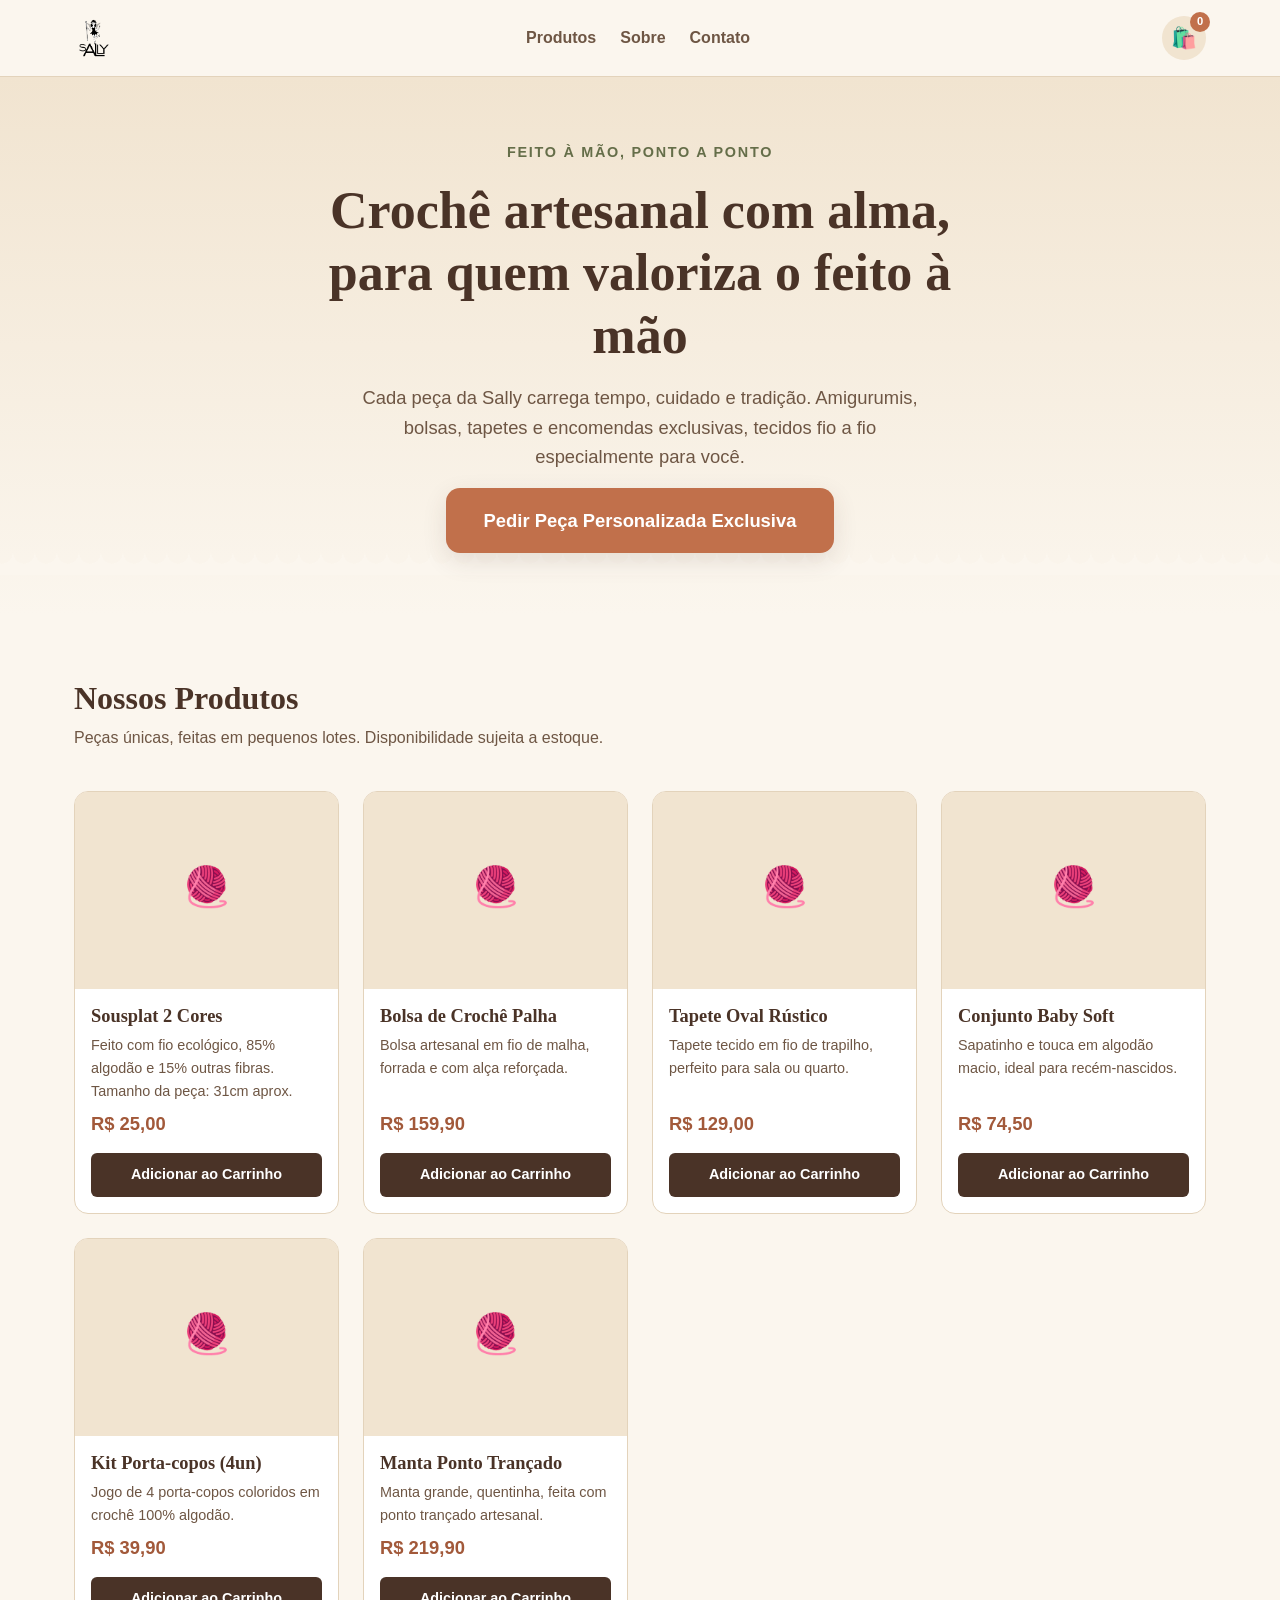
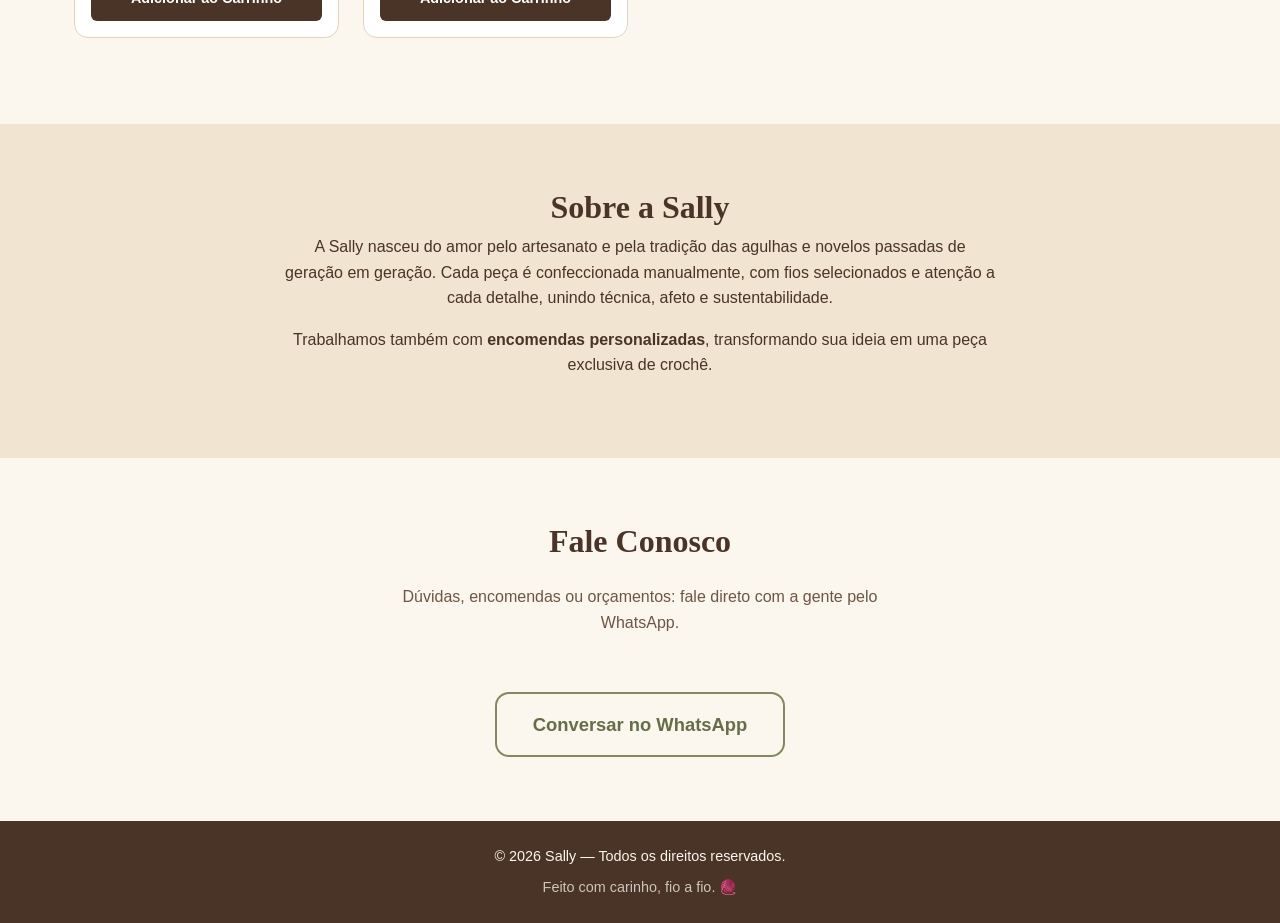
==== index.html @ bff44856 "Update index.html" ====
<!DOCTYPE html>
<!--
  =====================================================================
  ARQUIVO: index.html
  PASTA: / (raiz do projeto)
  =====================================================================
  SEGURANÇA — HEADERS RECOMENDADOS NO SERVIDOR (NÃO fazem parte do HTML,
  precisam ser configurados no servidor/hospedagem, ex: Netlify, Vercel,
  Apache .htaccess ou Nginx):

  1) Content-Security-Policy (CSP):
     Content-Security-Policy: default-src 'self'; img-src 'self' data:;
     script-src 'self'; style-src 'self'; object-src 'none';
     base-uri 'self'; form-action 'self'; frame-ancestors 'none';
     Já incluímos uma versão via <meta> abaixo para reforço no navegador,
     mas o ideal é sempre configurar isso também no servidor (HTTP header),
     pois a <meta> não cobre 100% das diretivas (ex: frame-ancestors).

  2) Strict-Transport-Security (HSTS) — só pode ser definido via header
     HTTP (o servidor), não existe equivalente em <meta>:
     Strict-Transport-Security: max-age=63072000; includeSubDomains; preload

  3) X-Content-Type-Options: nosniff
  4) X-Frame-Options: DENY
  5) Referrer-Policy: strict-origin-when-cross-origin
  6) Permissions-Policy: geolocation=(), microphone=(), camera=()

  Essas diretivas evitam clickjacking, MIME sniffing, vazamento de
  referrer e execução de scripts não autorizados (XSS).
  =====================================================================
-->
<html lang="pt-BR">
<head>
  <meta charset="UTF-8">
  <meta name="viewport" content="width=device-width, initial-scale=1.0">
  <title>Sally — Crochê Artesanal</title>
  <meta name="description" content="Peças de crochê artesanal feitas à mão com carinho. Amigurumis, bolsas, tapetes e encomendas personalizadas.">
  <meta name="theme-color" content="#8C5A3C">

  <!-- SEGURANÇA: reforço de Content-Security-Policy via meta tag.
       Impede carregamento de scripts/estilos externos não autorizados,
       reduzindo a superfície de ataques XSS. img-src permite 'data:'
       porque usamos SVG de placeholder embutido (data URI) no JS. -->
  <meta http-equiv="Content-Security-Policy"
        content="default-src 'self'; img-src 'self' data:; script-src 'self'; style-src 'self'; object-src 'none'; base-uri 'self'; form-action 'self';">
  <!-- SEGURANÇA: impede que o navegador tente "adivinhar" tipos MIME -->
  <meta http-equiv="X-Content-Type-Options" content="nosniff">
  <!-- SEGURANÇA: controla quanta informação de referência é enviada -->
  <meta name="referrer" content="strict-origin-when-cross-origin">

  <!-- Arquivos CSS: carregados na ordem base -> componentes -> responsivo -->
  <link rel="stylesheet" href="./css/style.css">
  <link rel="stylesheet" href="./css/components.css">
  <link rel="stylesheet" href="./css/responsive.css">

  <!-- Ícone simples via emoji/SVG data URI (evita requisição externa) -->
  <link rel="icon" href="data:image/svg+xml,<svg xmlns=%22http://www.w3.org/2000/svg%22 viewBox=%220 0 100 100%22><text y=%22.9em%22 font-size=%2290%22>🧶</text></svg>">
</head>
<body>

  <!-- ============================ CABEÇALHO ============================ -->
  <header class="site-header" role="banner">
    <div class="container header__inner">
      <a href="#topo" class="brand" aria-label="Sally — página inicial">
        <img src="./assets/logo2.png" alt="Ateliê Crochê" class="brand___icon">
      </a>

      <nav class="main-nav" aria-label="Navegação principal">
        <ul class="main-nav__list">
          <li><a href="#produtos">Produtos</a></li>
          <li><a href="#sobre">Sobre</a></li>
          <li><a href="#contato">Contato</a></li>
        </ul>
      </nav>

      <!-- Botão do carrinho: contador é atualizado dinamicamente pelo JS
           (ui.js) usando textContent — nunca innerHTML — para exibir o
           número, prevenindo qualquer injeção via manipulação de estado. -->
      <button
        id="cart-toggle"
        class="cart-button"
        type="button"
        aria-haspopup="dialog"
        aria-controls="cart-drawer"
        aria-expanded="false"
        aria-label="Abrir carrinho de compras">
        <span class="cart-button__icon" aria-hidden="true">🛍️</span>
        <span class="cart-button__count" id="cart-count">0</span>
      </button>
    </div>
  </header>

  <main id="topo">

    <!-- ============================ BANNER / HERO ============================ -->
    <section class="hero" aria-labelledby="hero-title">
      <div class="container hero__inner">
        <p class="hero__eyebrow">Feito à mão, ponto a ponto</p>
        <h1 id="hero-title" class="hero__title">
          Crochê artesanal com alma, para quem valoriza o feito à mão
        </h1>
        <p class="hero__subtitle">
          Cada peça da Sally carrega tempo, cuidado e
          tradição. Amigurumis, bolsas, tapetes e encomendas exclusivas,
          tecidos fio a fio especialmente para você.
        </p>

        <!-- Botão de destaque: abre o WhatsApp com mensagem pré-formatada.
             O texto é montado em js/modules/whatsapp.js e passa por
             encodeURIComponent() antes de ir para a URL, evitando
             injeção de parâmetros. O atributo rel abaixo é uma proteção
             extra de HTML (defesa em profundidade), mesmo o link sendo
             aberto via JS/window.open com rel equivalente aplicado. -->
        <a
          id="custom-order-btn"
          class="btn btn--primary btn--lg"
          href="#"
          rel="noopener noreferrer"
          target="_blank">
          Pedir Peça Personalizada Exclusiva
        </a>
      </div>
      <div class="hero__stitch-divider" aria-hidden="true"></div>
    </section>

    <!-- ============================ CATÁLOGO ============================ -->
    <section id="produtos" class="catalog" aria-labelledby="catalog-title">
      <div class="container">
        <h2 id="catalog-title" class="section-title">Nossos Produtos</h2>
        <p class="section-subtitle">
          Peças únicas, feitas em pequenos lotes. Disponibilidade sujeita a estoque.
        </p>

        <!-- Grid de produtos: preenchido dinamicamente por js/modules/ui.js
             a partir de js/data/products.js. Nenhum dado é inserido via
             innerHTML sem sanitização (ver função sanitizeText em ui.js). -->
        <div id="product-grid" class="product-grid" aria-live="polite">
          <!-- Cards de produto injetados via JavaScript -->
        </div>
      </div>
      <div class="stitch-divider" aria-hidden="true"></div>
    </section>

    <!-- ============================ SOBRE ============================ -->
    <section id="sobre" class="about" aria-labelledby="about-title">
      <div class="container about__inner">
        <div class="about__text">
          <h2 id="about-title" class="section-title">Sobre a Sally</h2>
          <p>
            A Sally nasceu do amor pelo artesanato e pela tradição
            das agulhas e novelos passadas de geração em geração. Cada peça
            é confeccionada manualmente, com fios selecionados e atenção a
            cada detalhe, unindo técnica, afeto e sustentabilidade.
          </p>
          <p>
            Trabalhamos também com <strong>encomendas personalizadas</strong>,
            transformando sua ideia em uma peça exclusiva de crochê.
          </p>
        </div>
        <div class="about__stitch" aria-hidden="true"></div>
      </div>
    </section>

    <!-- ============================ CONTATO ============================ -->
    <section id="contato" class="contact" aria-labelledby="contact-title">
      <div class="container contact__inner">
        <h2 id="contact-title" class="section-title">Fale Conosco</h2>
        <p class="section-subtitle">
          Dúvidas, encomendas ou orçamentos: fale direto com a gente pelo WhatsApp.
        </p>
        <a
          id="contact-whatsapp-btn"
          class="btn btn--secondary btn--lg"
          href="#"
          rel="noopener noreferrer"
          target="_blank">
          Conversar no WhatsApp
        </a>
      </div>
    </section>
  </main>

  <!-- ============================ RODAPÉ ============================ -->
  <footer class="site-footer" role="contentinfo">
    <div class="container">
      <p>&copy; <span id="current-year"></span> Sally — Todos os direitos reservados.</p>
      <p class="footer__note">Feito com carinho, fio a fio. 🧶</p>
    </div>
  </footer>

  <!-- ============================ OVERLAY DO CARRINHO ============================ -->
  <!-- O overlay escurece o fundo e permite fechar o carrinho ao clicar fora -->
  <div id="cart-overlay" class="cart-overlay" hidden></div>

  <!-- ============================ DRAWER DO CARRINHO (MODAL LATERAL) ============================ -->
  <aside
    id="cart-drawer"
    class="cart-drawer"
    role="dialog"
    aria-modal="true"
    aria-labelledby="cart-title"
    hidden>
    <div class="cart-drawer__header">
      <h2 id="cart-title">Seu Carrinho</h2>
      <button
        id="cart-close"
        class="cart-drawer__close"
        type="button"
        aria-label="Fechar carrinho">
        &times;
      </button>
    </div>

    <!-- Lista de itens do carrinho: renderizada dinamicamente.
         Nomes de produtos usam textContent (nunca innerHTML) — ver
         função renderCartItems() em js/modules/ui.js — prevenindo XSS
         mesmo que o texto contenha caracteres como < > " ' . -->
    <div id="cart-items" class="cart-drawer__items" aria-live="polite">
      <p class="cart-empty" id="cart-empty-msg">Seu carrinho está vazio.</p>
    </div>

    <div class="cart-drawer__footer">
      <div class="cart-total">
        <span>Total:</span>
        <strong id="cart-total-value">R$ 0,00</strong>
      </div>
      <button
        id="checkout-btn"
        class="btn btn--primary btn--block"
        type="button"
        disabled>
        Finalizar Compra no WhatsApp
      </button>
    </div>
  </aside>

  <!-- ============================ SCRIPTS (ES MODULES) ============================
       type="module" garante escopo isolado, carregamento assíncrono (defer
       implícito) e permite o uso de import/export nativos, sem necessidade
       de bundlers ou bibliotecas externas. -->
  <script type="module" src="js/app.js"></script>
</body>
</html>
---- css/style.css ----
/* =====================================================================
   ARQUIVO: style.css
   PASTA: css/
   =====================================================================
   Este arquivo contém: reset básico, variáveis globais (design tokens),
   tipografia, e estrutura de layout fundamental (container, seções).
   Paleta inspirada em fios de lã, algodão cru e madeira: tons terrosos,
   bege e marrom suave, com um verde-sálvia discreto como contraponto.
   ===================================================================== */

/* ---------- RESET BÁSICO ---------- */
*,
*::before,
*::after {
  box-sizing: border-box;
  margin: 0;
  padding: 0;
}

html {
  scroll-behavior: smooth;
}

img {
  max-width: 100%;
  display: block;
}

button {
  font: inherit;
  cursor: pointer;
  border: none;
  background: none;
}

a {
  text-decoration: none;
  color: inherit;
}

ul {
  list-style: none;
}

/* Respeita usuários que preferem menos animação (acessibilidade) */
@media (prefers-reduced-motion: reduce) {
  html {
    scroll-behavior: auto;
  }
  *,
  *::before,
  *::after {
    animation-duration: 0.01ms !important;
    animation-iteration-count: 1 !important;
    transition-duration: 0.01ms !important;
  }
}

/* ---------- VARIÁVEIS GLOBAIS (DESIGN TOKENS) ---------- */
:root {
  /* Paleta artesanal: barbante cru, terracota, cacau e sálvia */
  --color-cream:        #FBF6EE; /* fundo principal — algodão cru */
  --color-oat:          #F1E4D0; /* fundo alternado — linho */
  --color-clay:         #C1704B; /* terracota — cor de destaque/ação */
  --color-clay-dark:    #A2593A; /* terracota escurecida — hover */
  --color-cocoa:        #4A3327; /* marrom cacau — texto principal */
  --color-cocoa-soft:   #6E5644; /* marrom suave — texto secundário */
  --color-sage:         #808A5E; /* verde-sálvia — contraponto/sucesso */
  --color-sage-dark:    #656E49;
  --color-border:       #E3D3BB;
  --color-white:        #FFFFFF;
  --color-danger:       #B4483A;

  /* Tipografia: par serifado (personalidade artesanal) + sans utilitária */
  --font-display: Georgia, "Iowan Old Style", "Palatino Linotype", serif;
  --font-body: -apple-system, BlinkMacSystemFont, "Segoe UI", Roboto,
               "Helvetica Neue", Arial, sans-serif;

  --fs-xs: 0.8rem;
  --fs-sm: 0.9rem;
  --fs-base: 1rem;
  --fs-md: 1.15rem;
  --fs-lg: 1.5rem;
  --fs-xl: 2rem;
  --fs-xxl: 2.75rem;

  /* Espaçamentos em escala consistente */
  --space-xs: 0.5rem;
  --space-sm: 1rem;
  --space-md: 1.5rem;
  --space-lg: 2.5rem;
  --space-xl: 4rem;

  --radius-sm: 6px;
  --radius-md: 14px;
  --radius-lg: 28px;

  --shadow-soft: 0 8px 24px rgba(74, 51, 39, 0.12);
  --shadow-strong: 0 16px 40px rgba(74, 51, 39, 0.22);

  --max-width: 1180px;
  --transition-base: 0.2s ease;
}

/* ---------- TIPOGRAFIA GLOBAL ---------- */
body {
  font-family: var(--font-body);
  color: var(--color-cocoa);
  background-color: var(--color-cream);
  line-height: 1.6;
  font-size: var(--fs-base);
  -webkit-font-smoothing: antialiased;
}

h1, h2, h3 {
  font-family: var(--font-display);
  color: var(--color-cocoa);
  line-height: 1.2;
  font-weight: 700;
}

/* Foco visível para navegação via teclado — acessibilidade (WCAG) */
a:focus-visible,
button:focus-visible,
input:focus-visible {
  outline: 3px solid var(--color-sage);
  outline-offset: 3px;
  border-radius: var(--radius-sm);
}

/* ---------- LAYOUT / ESTRUTURA ---------- */
.container {
  width: 100%;
  max-width: var(--max-width);
  margin-inline: auto;
  padding-inline: var(--space-md);
}

.section-title {
  font-size: var(--fs-xl);
  margin-bottom: var(--space-xs);
}

.section-subtitle {
  color: var(--color-cocoa-soft);
  margin-bottom: var(--space-lg);
  max-width: 60ch;
}

/* ---------- CABEÇALHO ---------- */
.site-header {
  position: sticky;
  top: 0;
  z-index: 40;
  background-color: var(--color-cream);
  border-bottom: 1px solid var(--color-border);
}

.header__inner {
  display: flex;
  align-items: center;
  justify-content: space-between;
  padding-block: var(--space-sm);
  gap: var(--space-sm);
}
.brand___icon {
  height: 40px; /* Ajuste para a altura desejada */
  width: auto;  /* Mantém a proporção da imagem */
  object-fit: contain;
}
.brand {
  display: flex;
  align-items: center;
  gap: 0.5rem;
  font-family: var(--font-display);
  font-size: var(--fs-md);
  font-weight: 700;
}

.brand__icon {
  font-size: 1.4rem;
}

.main-nav__list {
  display: flex;
  gap: var(--space-md);
}

.main-nav a {
  font-weight: 600;
  color: var(--color-cocoa-soft);
  transition: color var(--transition-base);
}

.main-nav a:hover {
  color: var(--color-clay);
}

/* ---------- HERO / BANNER ---------- */
.hero {
  position: relative;
  padding-block: var(--space-xl) var(--space-lg);
  background: linear-gradient(180deg, var(--color-oat) 0%, var(--color-cream) 100%);
  overflow: hidden;
}

.hero__inner {
  max-width: 760px;
  text-align: center;
  margin-inline: auto;
  display: flex;
  flex-direction: column;
  align-items: center;
  gap: var(--space-sm);
}

.hero__eyebrow {
  text-transform: uppercase;
  letter-spacing: 0.12em;
  font-size: var(--fs-sm);
  font-weight: 700;
  color: var(--color-sage-dark);
}

.hero__title {
  font-size: var(--fs-xxl);
}

.hero__subtitle {
  color: var(--color-cocoa-soft);
  font-size: var(--fs-md);
  max-width: 55ch;
}

/* Divisor decorativo em "ponto de crochê" — elemento de assinatura visual,
   feito só com CSS (gradiente radial repetido), sem imagens externas. */
.hero__stitch-divider,
.stitch-divider {
  height: 22px;
  width: 100%;
  background-image: radial-gradient(circle at 11px 0, transparent 10px, var(--color-cream) 11px);
  background-size: 22px 22px;
  background-repeat: repeat-x;
  background-position: bottom;
}

/* ---------- CATÁLOGO ---------- */
.catalog {
  padding-block: var(--space-xl);
}

/* ---------- SOBRE ---------- */
.about {
  background-color: var(--color-oat);
  padding-block: var(--space-xl);
}

.about__inner {
  max-width: 760px;
  margin-inline: auto;
  text-align: center;
  display: flex;
  flex-direction: column;
  gap: var(--space-sm);
}

.about__text p + p {
  margin-top: var(--space-sm);
}

/* ---------- CONTATO ---------- */
.contact {
  padding-block: var(--space-xl);
  text-align: center;
}

.contact__inner {
  max-width: 600px;
  margin-inline: auto;
  display: flex;
  flex-direction: column;
  align-items: center;
  gap: var(--space-sm);
}

/* ---------- RODAPÉ ---------- */
.site-footer {
  background-color: var(--color-cocoa);
  color: var(--color-cream);
  text-align: center;
  padding-block: var(--space-md);
  font-size: var(--fs-sm);
}

.footer__note {
  opacity: 0.75;
  margin-top: var(--space-xs);
}
/* =====================================================================
   MÁSCARA DE OCULTAÇÃO E ESTILOS DO CARRINHO (DRAWER)
   ===================================================================== */

/* Regra universal: oculta qualquer elemento com o atributo [hidden] */
[hidden] {
  display: none !important;
}

/* Fundo escurecido atrás do carrinho */
.cart-overlay {
  position: fixed;
  inset: 0;
  background-color: rgba(74, 51, 39, 0.5);
  z-index: 50;
  backdrop-filter: blur(2px);
}

/* Painel lateral do carrinho */
.cart-drawer {
  position: fixed;
  top: 0;
  right: 0;
  bottom: 0;
  width: 100%;
  max-width: 400px;
  background-color: var(--color-cream);
  z-index: 60;
  display: flex;
  flex-direction: column;
  box-shadow: var(--shadow-strong);
}

.cart-drawer__header {
  display: flex;
  align-items: center;
  justify-content: space-between;
  padding: var(--space-md);
  border-bottom: 1px solid var(--color-border);
}

.cart-drawer__close {
  font-size: 1.8rem;
  line-height: 1;
  color: var(--color-cocoa-soft);
  padding: 0.2rem 0.5rem;
  cursor: pointer;
}

.cart-drawer__items {
  flex: 1;
  overflow-y: auto;
  padding: var(--space-md);
}

.cart-drawer__footer {
  padding: var(--space-md);
  border-top: 1px solid var(--color-border);
  background-color: var(--color-oat);
  display: flex;
  flex-direction: column;
  gap: var(--space-sm);
}

.cart-total {
  display: flex;
  justify-content: space-between;
  font-size: var(--fs-md);
  font-weight: 700;
}
---- css/components.css ----
/* =====================================================================
   ARQUIVO: components.css
   PASTA: css/
   =====================================================================
   Estilos de componentes reutilizáveis: botões, cartão de produto,
   botão/ícone do carrinho, drawer (painel lateral) do carrinho e overlay.
   ===================================================================== */

/* ---------- BOTÕES ---------- */
.btn {
  display: inline-flex;
  align-items: center;
  justify-content: center;
  gap: 0.5rem;
  padding: 0.85rem 1.75rem;
  border-radius: var(--radius-md);
  font-weight: 700;
  font-size: var(--fs-base);
  transition: transform var(--transition-base), box-shadow var(--transition-base),
              background-color var(--transition-base), opacity var(--transition-base);
  border: 2px solid transparent;
}

.btn--primary {
  background-color: var(--color-clay);
  color: var(--color-white);
  box-shadow: var(--shadow-soft);
}

.btn--primary:hover,
.btn--primary:focus-visible {
  background-color: var(--color-clay-dark);
  transform: translateY(-2px);
  box-shadow: var(--shadow-strong);
}

.btn--secondary {
  background-color: transparent;
  border-color: var(--color-sage);
  color: var(--color-sage-dark);
}

.btn--secondary:hover,
.btn--secondary:focus-visible {
  background-color: var(--color-sage);
  color: var(--color-white);
}

.btn--lg {
  padding: 1rem 2.25rem;
  font-size: var(--fs-md);
}

.btn--block {
  width: 100%;
}

.btn:disabled {
  opacity: 0.5;
  cursor: not-allowed;
  transform: none !important;
  box-shadow: none !important;
}

/* ---------- BOTÃO DO CARRINHO (CABEÇALHO) ---------- */
.cart-button {
  position: relative;
  display: inline-flex;
  align-items: center;
  justify-content: center;
  width: 44px;
  height: 44px;
  border-radius: 50%;
  background-color: var(--color-oat);
  font-size: 1.3rem;
  transition: background-color var(--transition-base);
}

.cart-button:hover {
  background-color: var(--color-border);
}

.cart-button__count {
  position: absolute;
  top: -4px;
  right: -4px;
  min-width: 20px;
  height: 20px;
  padding: 0 4px;
  border-radius: 999px;
  background-color: var(--color-clay);
  color: var(--color-white);
  font-size: 0.7rem;
  font-weight: 700;
  display: flex;
  align-items: center;
  justify-content: center;
  line-height: 1;
}

/* ---------- GRID DE PRODUTOS ---------- */
.product-grid {
  display: grid;
  grid-template-columns: repeat(auto-fill, minmax(240px, 1fr));
  gap: var(--space-md);
}

.product-card {
  background-color: var(--color-white);
  border: 1px solid var(--color-border);
  border-radius: var(--radius-md);
  overflow: hidden;
  display: flex;
  flex-direction: column;
  transition: transform var(--transition-base), box-shadow var(--transition-base);
}

.product-card:hover {
  transform: translateY(-4px);
  box-shadow: var(--shadow-soft);
}

.product-card__image-wrap {
  aspect-ratio: 4 / 3;
  background-color: var(--color-oat);
  overflow: hidden;
}

.product-card__image {
  width: 100%;
  height: 100%;
  object-fit: cover;
}

.product-card__body {
  padding: var(--space-sm);
  display: flex;
  flex-direction: column;
  gap: 0.4rem;
  flex: 1;
}

.product-card__name {
  font-family: var(--font-display);
  font-size: var(--fs-md);
}

.product-card__desc {
  color: var(--color-cocoa-soft);
  font-size: var(--fs-sm);
  flex: 1;
}

.product-card__price {
  font-weight: 700;
  color: var(--color-clay-dark);
  font-size: var(--fs-md);
}

.product-card__add-btn {
  margin-top: 0.5rem;
  background-color: var(--color-cocoa);
  color: var(--color-white);
  border-radius: var(--radius-sm);
  padding: 0.65rem 1rem;
  font-weight: 700;
  font-size: var(--fs-sm);
  transition: background-color var(--transition-base);
}

.product-card__add-btn:hover,
.product-card__add-btn:focus-visible {
  background-color: var(--color-clay);
}

.product-card__add-btn.is-added {
  background-color: var(--color-sage);
}

/* ---------- OVERLAY DO CARRINHO ---------- */
.cart-overlay {
  position: fixed;
  inset: 0;
  background-color: rgba(74, 51, 39, 0.45);
  z-index: 50;
  animation: fadeIn var(--transition-base) ease;
}

@keyframes fadeIn {
  from { opacity: 0; }
  to { opacity: 1; }
}

/* ---------- DRAWER (PAINEL LATERAL) DO CARRINHO ---------- */
.cart-drawer {
  position: fixed;
  top: 0;
  right: 0;
  height: 100%;
  width: min(420px, 100%);
  background-color: var(--color-cream);
  box-shadow: var(--shadow-strong);
  z-index: 60;
  display: flex;
  flex-direction: column;
  transform: translateX(0);
  animation: slideIn var(--transition-base) ease;
}

@keyframes slideIn {
  from { transform: translateX(100%); }
  to { transform: translateX(0); }
}

.cart-drawer__header {
  display: flex;
  align-items: center;
  justify-content: space-between;
  padding: var(--space-sm) var(--space-md);
  border-bottom: 1px solid var(--color-border);
}

.cart-drawer__header h2 {
  font-size: var(--fs-lg);
}

.cart-drawer__close {
  font-size: 1.75rem;
  line-height: 1;
  color: var(--color-cocoa-soft);
  padding: 0.25rem 0.5rem;
  border-radius: var(--radius-sm);
}

.cart-drawer__close:hover {
  color: var(--color-clay);
}

.cart-drawer__items {
  flex: 1;
  overflow-y: auto;
  padding: var(--space-sm) var(--space-md);
  display: flex;
  flex-direction: column;
  gap: var(--space-sm);
}

.cart-empty {
  color: var(--color-cocoa-soft);
  text-align: center;
  margin-top: var(--space-lg);
}

.cart-item {
  display: flex;
  gap: var(--space-sm);
  align-items: center;
  border-bottom: 1px solid var(--color-border);
  padding-bottom: var(--space-sm);
}

.cart-item__image {
  width: 60px;
  height: 60px;
  border-radius: var(--radius-sm);
  object-fit: cover;
  background-color: var(--color-oat);
  flex-shrink: 0;
}

.cart-item__info {
  flex: 1;
  min-width: 0;
}

.cart-item__name {
  font-weight: 700;
  font-size: var(--fs-sm);
  white-space: nowrap;
  overflow: hidden;
  text-overflow: ellipsis;
}

.cart-item__meta {
  color: var(--color-cocoa-soft);
  font-size: var(--fs-xs);
  display: flex;
  align-items: center;
  gap: 0.5rem;
  margin-top: 0.25rem;
}

.cart-item__qty-controls {
  display: inline-flex;
  align-items: center;
  gap: 0.4rem;
  border: 1px solid var(--color-border);
  border-radius: var(--radius-sm);
  padding: 0.1rem 0.4rem;
}

.cart-item__qty-btn {
  font-weight: 700;
  color: var(--color-cocoa);
  width: 20px;
  text-align: center;
}

.cart-item__remove {
  color: var(--color-danger);
  font-size: var(--fs-xs);
  font-weight: 700;
  text-decoration: underline;
  margin-left: auto;
  white-space: nowrap;
}

.cart-item__subtotal {
  font-weight: 700;
  font-size: var(--fs-sm);
  white-space: nowrap;
}

.cart-drawer__footer {
  padding: var(--space-md);
  border-top: 1px solid var(--color-border);
  display: flex;
  flex-direction: column;
  gap: var(--space-sm);
}

.cart-total {
  display: flex;
  justify-content: space-between;
  align-items: center;
  font-size: var(--fs-md);
}
---- css/responsive.css ----
/* =====================================================================
   ARQUIVO: responsive.css
   PASTA: css/
   =====================================================================
   Ajustes responsivos: mobile-first como base (definida nos outros
   arquivos), com breakpoints progressivos para telas maiores e ajustes
   pontuais para telas bem pequenas.
   ===================================================================== */

/* ---------- TELAS PEQUENAS (celulares até ~480px) ---------- */
@media (max-width: 480px) {
  .hero__title {
    font-size: var(--fs-xl);
  }

  .hero__subtitle {
    font-size: var(--fs-base);
  }

  .main-nav {
    display: none; /* Em telas muito pequenas, prioriza logo + carrinho */
  }

  .btn--lg {
    width: 100%;
    padding: 0.9rem 1.5rem;
  }

  .cart-drawer {
    width: 100%;
  }

  .product-grid {
    grid-template-columns: repeat(auto-fill, minmax(150px, 1fr));
    gap: var(--space-sm);
  }

  .cart-item {
    flex-wrap: wrap;
  }

  .cart-item__remove {
    margin-left: 0;
  }
}

/* ---------- TABLETS (481px – 768px) ---------- */
@media (min-width: 481px) and (max-width: 768px) {
  .hero__title {
    font-size: var(--fs-xl);
  }

  .product-grid {
    grid-template-columns: repeat(auto-fill, minmax(200px, 1fr));
  }
}

/* ---------- ESCONDE NAV EM TELAS MÉDIAS SE NECESSÁRIO ---------- */
@media (max-width: 640px) {
  .header__inner {
    gap: var(--space-xs);
  }

  .brand__name {
    font-size: 1rem;
  }
}

/* ---------- DESKTOP (a partir de 1024px) ---------- */
@media (min-width: 1024px) {
  .hero__title {
    font-size: 3.25rem;
  }

  .product-grid {
    grid-template-columns: repeat(auto-fill, minmax(260px, 1fr));
  }
}

/* ---------- TELAS GRANDES (a partir de 1440px) ---------- */
@media (min-width: 1440px) {
  .container {
    padding-inline: 0;
  }
}

/* ---------- MODO DE ALTO CONTRASTE / PREFERÊNCIAS DE ACESSIBILIDADE ---------- */
@media (prefers-contrast: more) {
  :root {
    --color-border: #8C5A3C;
  }

  .btn {
    border-width: 2px;
  }
}
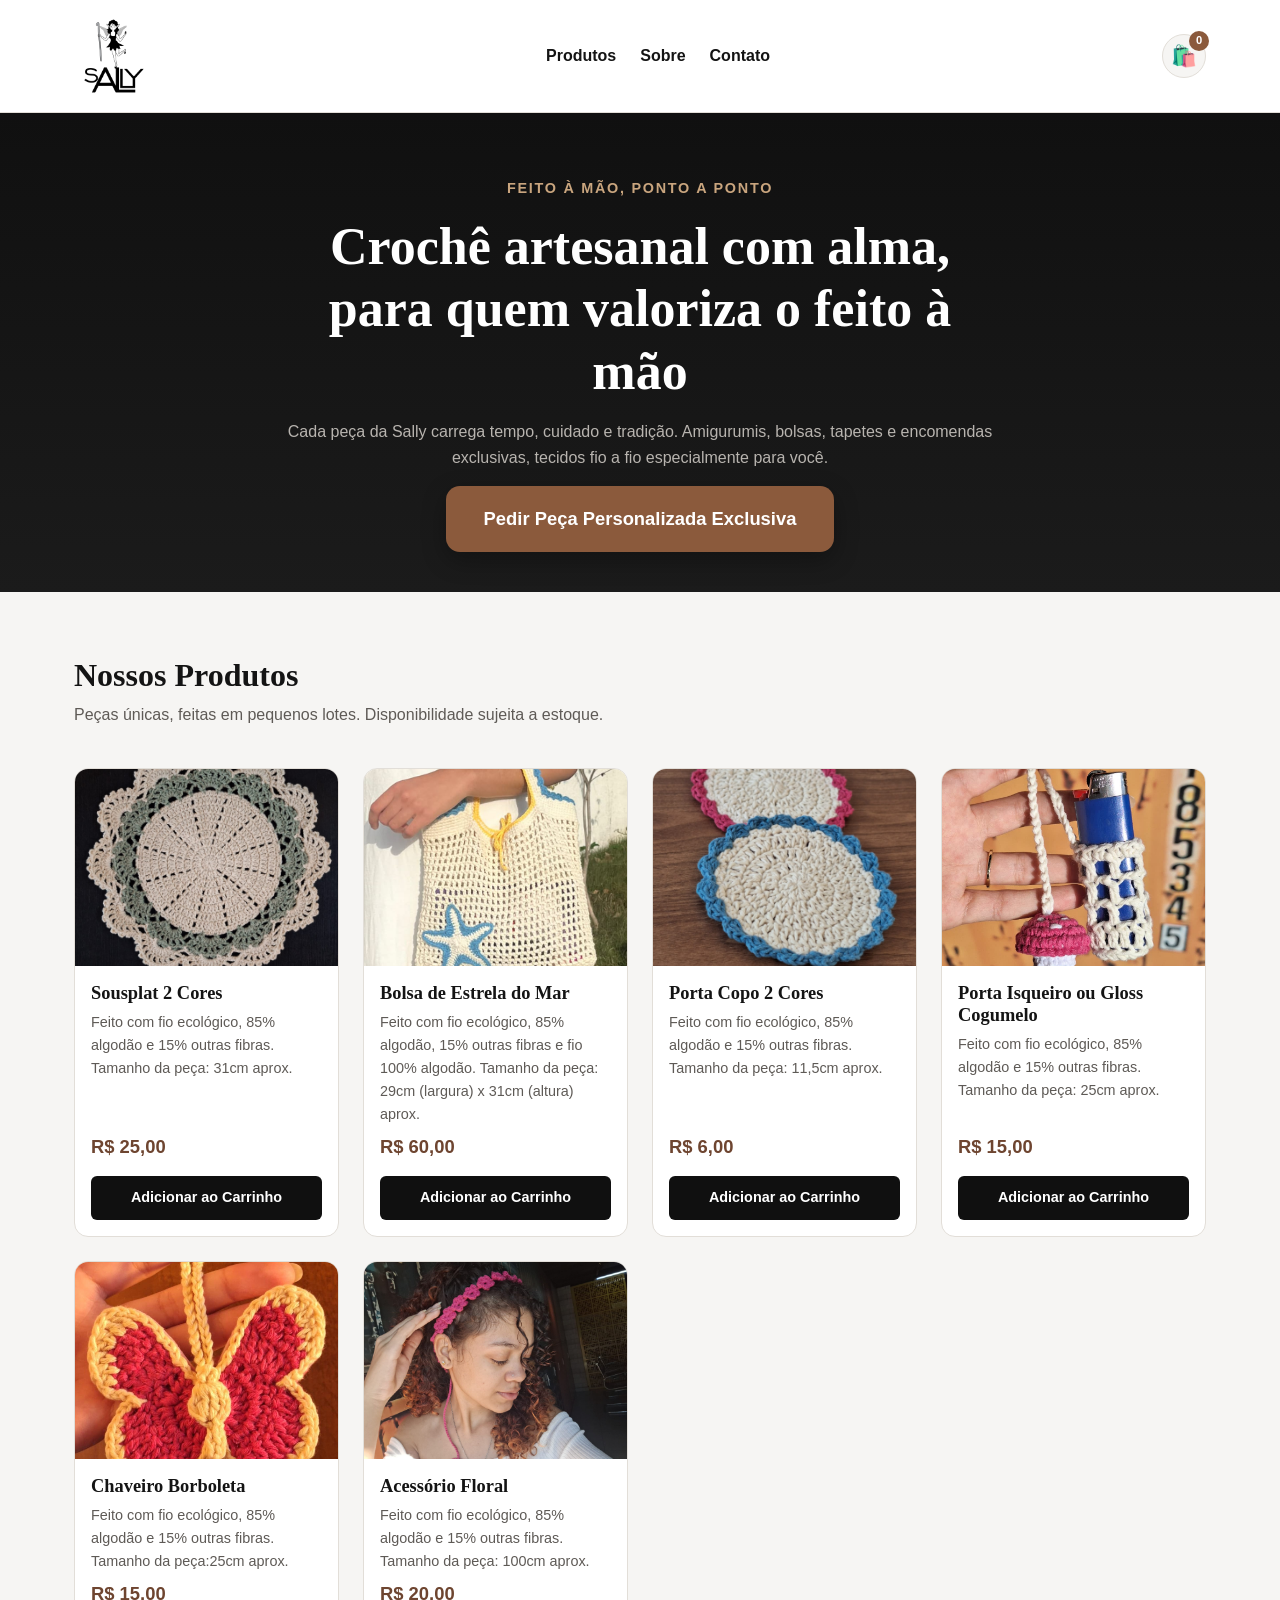
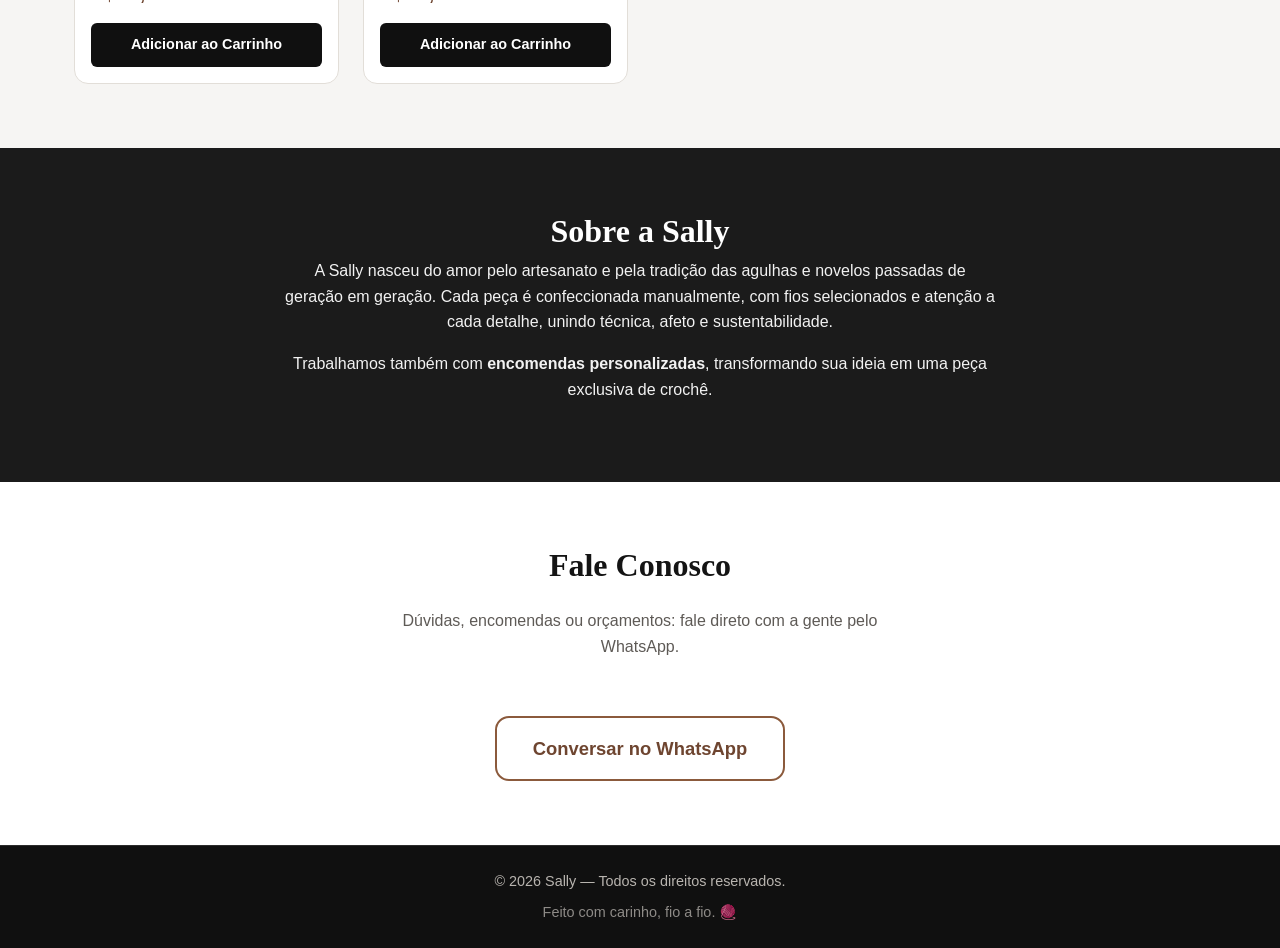
==== commit 023a6726: "Update index.html" ====
--- a/index.html
+++ b/index.html
@@ -34,7 +34,7 @@
   <meta charset="UTF-8">
   <meta name="viewport" content="width=device-width, initial-scale=1.0">
   <title>Sally — Crochê Artesanal</title>
-  <meta name="description" content="Peças de crochê artesanal feitas à mão com carinho. Amigurumis, bolsas, tapetes e encomendas personalizadas.">
+  <meta name="description" content="Peças de crochê artesanal feitas à mão com carinho. Amigurumis, bolsas, ácessórios e encomendas personalizadas.">
   <meta name="theme-color" content="#8C5A3C">
 
   <!-- SEGURANÇA: reforço de Content-Security-Policy via meta tag.
@@ -62,7 +62,7 @@
   <header class="site-header" role="banner">
     <div class="container header__inner">
       <a href="#topo" class="brand" aria-label="Sally — página inicial">
-        <img src="./assets/logo2.png" alt="Ateliê Crochê" class="brand___icon">
+        <img src="./assets/logo2.png" alt="Ateliê Crochê" class="brand__iconn">
       </a>
 
       <nav class="main-nav" aria-label="Navegação principal">
--- a/css/style.css
+++ b/css/style.css
@@ -2,10 +2,14 @@
    ARQUIVO: style.css
    PASTA: css/
    =====================================================================
-   Este arquivo contém: reset básico, variáveis globais (design tokens),
-   tipografia, e estrutura de layout fundamental (container, seções).
-   Paleta inspirada em fios de lã, algodão cru e madeira: tons terrosos,
-   bege e marrom suave, com um verde-sálvia discreto como contraponto.
+   Reset básico, variáveis globais (design tokens), tipografia e
+   estrutura de layout fundamental (container, seções).
+
+   NOVA IDENTIDADE VISUAL:
+   Paleta minimalista em preto & branco, com o MARROM como única cor
+   de destaque (accent) — usada em botões, hover, links e badges.
+   Nenhuma classe, id ou seletor foi renomeado: só os valores de cor
+   mudaram, então HTML/JS continuam funcionando exatamente como antes.
    ===================================================================== */
 
 /* ---------- RESET BÁSICO ---------- */
@@ -56,22 +60,38 @@
   }
 }
 
-/* ---------- VARIÁVEIS GLOBAIS (DESIGN TOKENS) ---------- */
+/* =====================================================================
+   VARIÁVEIS GLOBAIS (DESIGN TOKENS)
+   =====================================================================
+   Organizadas em 3 grupos: neutros (preto/branco), destaque (marrom)
+   e utilitários (tipografia, espaçamento, sombra, raio).
+   ===================================================================== */
 :root {
-  /* Paleta artesanal: barbante cru, terracota, cacau e sálvia */
-  --color-cream:        #FBF6EE; /* fundo principal — algodão cru */
-  --color-oat:          #F1E4D0; /* fundo alternado — linho */
-  --color-clay:         #C1704B; /* terracota — cor de destaque/ação */
-  --color-clay-dark:    #A2593A; /* terracota escurecida — hover */
-  --color-cocoa:        #4A3327; /* marrom cacau — texto principal */
-  --color-cocoa-soft:   #6E5644; /* marrom suave — texto secundário */
-  --color-sage:         #808A5E; /* verde-sálvia — contraponto/sucesso */
-  --color-sage-dark:    #656E49;
-  --color-border:       #E3D3BB;
-  --color-white:        #FFFFFF;
-  --color-danger:       #B4483A;
-
-  /* Tipografia: par serifado (personalidade artesanal) + sans utilitária */
+  /* ---------- NEUTROS: PRETO ---------- */
+  --color-black:        #101010; /* Preto principal — fundos escuros (hero, sobre, rodapé) */
+  --color-black-soft:   #1B1B1B; /* Preto suave — fundos secundários em seções escuras */
+  --color-border-dark:  #2C2C2C; /* Bordas discretas sobre fundo escuro */
+
+  /* ---------- NEUTROS: BRANCO ---------- */
+  --color-white:        #FFFFFF; /* Branco principal — fundos claros (cabeçalho, contato) */
+  --color-white-soft:   #F6F5F3; /* Branco suave — fundos secundários em seções claras */
+  --color-border-light: #E2DED8; /* Bordas discretas sobre fundo claro */
+
+  /* ---------- TEXTO ---------- */
+  --color-text-dark:        #141414; /* Texto principal sobre fundo claro */
+  --color-text-light:       #F2F2F2; /* Texto principal sobre fundo escuro */
+  --color-text-muted-dark:  #5E5A56; /* Texto secundário sobre fundo claro */
+  --color-text-muted-light: #B8B4AF; /* Texto secundário sobre fundo escuro */
+
+  /* ---------- DESTAQUE (ACCENT): MARROM ---------- */
+  --color-brown:       #8B5A3C; /* Marrom principal — CTAs, links, badges */
+  --color-brown-dark:  #6E4530; /* Marrom escurecido — hover/active */
+  --color-brown-light: #C9A57E; /* Marrom claro — detalhes sobre fundo escuro */
+
+  /* ---------- ESTADOS ---------- */
+  --color-danger: #A6463A; /* Remover/erro — tom terroso avermelhado, coerente com a paleta */
+
+  /* ---------- TIPOGRAFIA: par serifado (personalidade artesanal) + sans utilitária ---------- */
   --font-display: Georgia, "Iowan Old Style", "Palatino Linotype", serif;
   --font-body: -apple-system, BlinkMacSystemFont, "Segoe UI", Roboto,
                "Helvetica Neue", Arial, sans-serif;
@@ -84,7 +104,7 @@
   --fs-xl: 2rem;
   --fs-xxl: 2.75rem;
 
-  /* Espaçamentos em escala consistente */
+  /* ---------- ESPAÇAMENTOS EM ESCALA CONSISTENTE ---------- */
   --space-xs: 0.5rem;
   --space-sm: 1rem;
   --space-md: 1.5rem;
@@ -95,8 +115,8 @@
   --radius-md: 14px;
   --radius-lg: 28px;
 
-  --shadow-soft: 0 8px 24px rgba(74, 51, 39, 0.12);
-  --shadow-strong: 0 16px 40px rgba(74, 51, 39, 0.22);
+  --shadow-soft: 0 8px 24px rgba(0, 0, 0, 0.3);
+  --shadow-strong: 0 16px 40px rgba(0, 0, 0, 0.5);
 
   --max-width: 1180px;
   --transition-base: 0.2s ease;
@@ -105,8 +125,8 @@
 /* ---------- TIPOGRAFIA GLOBAL ---------- */
 body {
   font-family: var(--font-body);
-  color: var(--color-cocoa);
-  background-color: var(--color-cream);
+  color: var(--color-text-light);
+  background-color: var(--color-black);
   line-height: 1.6;
   font-size: var(--fs-base);
   -webkit-font-smoothing: antialiased;
@@ -114,16 +134,17 @@
 
 h1, h2, h3 {
   font-family: var(--font-display);
-  color: var(--color-cocoa);
+  color: var(--color-white);
   line-height: 1.2;
   font-weight: 700;
 }
 
-/* Foco visível para navegação via teclado — acessibilidade (WCAG) */
+/* Foco visível para navegação via teclado — acessibilidade (WCAG).
+   Usa o marrom de destaque em vez do verde-sálvia anterior. */
 a:focus-visible,
 button:focus-visible,
 input:focus-visible {
-  outline: 3px solid var(--color-sage);
+  outline: 3px solid var(--color-brown);
   outline-offset: 3px;
   border-radius: var(--radius-sm);
 }
@@ -142,18 +163,18 @@
 }
 
 .section-subtitle {
-  color: var(--color-cocoa-soft);
+  color: var(--color-text-muted-light);
   margin-bottom: var(--space-lg);
   max-width: 60ch;
 }
 
-/* ---------- CABEÇALHO ---------- */
+/* ---------- CABEÇALHO (fundo claro) ---------- */
 .site-header {
   position: sticky;
   top: 0;
   z-index: 40;
-  background-color: var(--color-cream);
-  border-bottom: 1px solid var(--color-border);
+  background-color: var(--color-white);
+  border-bottom: 1px solid var(--color-border-light);
 }
 
 .header__inner {
@@ -163,11 +184,13 @@
   padding-block: var(--space-sm);
   gap: var(--space-sm);
 }
-.brand___icon {
-  height: 40px; /* Ajuste para a altura desejada */
-  width: auto;  /* Mantém a proporção da imagem */
-  object-fit: contain;
-}
+
+.brand__iconn {
+  display: inline-block; /* Retorna o fluxo de texto para alinhar com outros elementos */
+  height: 80px;          /* Altura fixa do logo */
+  width: auto;           /* Largura proporcional */
+}
+
 .brand {
   display: flex;
   align-items: center;
@@ -175,6 +198,7 @@
   font-family: var(--font-display);
   font-size: var(--fs-md);
   font-weight: 700;
+  color: var(--color-text-dark);
 }
 
 .brand__icon {
@@ -188,19 +212,19 @@
 
 .main-nav a {
   font-weight: 600;
-  color: var(--color-cocoa-soft);
+  color: var(--color-text-dark);
   transition: color var(--transition-base);
 }
 
 .main-nav a:hover {
-  color: var(--color-clay);
-}
-
-/* ---------- HERO / BANNER ---------- */
+  color: var(--color-brown); /* Destaque marrom no hover */
+}
+
+/* ---------- HERO / BANNER (fundo escuro) ---------- */
 .hero {
   position: relative;
   padding-block: var(--space-xl) var(--space-lg);
-  background: linear-gradient(180deg, var(--color-oat) 0%, var(--color-cream) 100%);
+  background: linear-gradient(180deg, var(--color-black) 0%, var(--color-black-soft) 100%);
   overflow: hidden;
 }
 
@@ -219,40 +243,40 @@
   letter-spacing: 0.12em;
   font-size: var(--fs-sm);
   font-weight: 700;
-  color: var(--color-sage-dark);
+  color: var(--color-brown-light);
 }
 
 .hero__title {
   font-size: var(--fs-xxl);
 }
 
-.hero__subtitle {
-  color: var(--color-cocoa-soft);
-  font-size: var(--fs-md);
-  max-width: 55ch;
-}
-
-/* Divisor decorativo em "ponto de crochê" — elemento de assinatura visual,
-   feito só com CSS (gradiente radial repetido), sem imagens externas. */
-.hero__stitch-divider,
-.stitch-divider {
-  height: 22px;
-  width: 100%;
-  background-image: radial-gradient(circle at 11px 0, transparent 10px, var(--color-cream) 11px);
-  background-size: 22px 22px;
-  background-repeat: repeat-x;
-  background-position: bottom;
-}
-
-/* ---------- CATÁLOGO ---------- */
+.hero__subtitle,
+.section-subtitle {
+  color: var(--color-text-muted-light);
+}
+
+
+
+/* ---------- CATÁLOGO (fundo claro) ---------- */
 .catalog {
   padding-block: var(--space-xl);
-}
-
-/* ---------- SOBRE ---------- */
+  background-color: var(--color-white-soft);
+}
+.catalog .section-title {
+  color: var(--color-text-dark);
+}
+.catalog .section-subtitle {
+  color: var(--color-text-muted-dark);
+}
+
+/* ---------- SOBRE (fundo escuro) ---------- */
 .about {
-  background-color: var(--color-oat);
+  background-color: var(--color-black-soft);
   padding-block: var(--space-xl);
+  color: var(--color-text-light);
+}
+.about .section-title {
+  color: var(--color-white);
 }
 
 .about__inner {
@@ -268,10 +292,17 @@
   margin-top: var(--space-sm);
 }
 
-/* ---------- CONTATO ---------- */
+/* ---------- CONTATO (fundo claro) ---------- */
 .contact {
   padding-block: var(--space-xl);
   text-align: center;
+  background-color: var(--color-white);
+}
+.contact .section-title {
+  color: var(--color-text-dark);
+}
+.contact .section-subtitle {
+  color: var(--color-text-muted-dark);
 }
 
 .contact__inner {
@@ -283,87 +314,24 @@
   gap: var(--space-sm);
 }
 
-/* ---------- RODAPÉ ---------- */
+/* ---------- RODAPÉ (fundo escuro) ---------- */
 .site-footer {
-  background-color: var(--color-cocoa);
-  color: var(--color-cream);
+  background-color: var(--color-black);
+  color: var(--color-text-muted-light);
   text-align: center;
   padding-block: var(--space-md);
   font-size: var(--fs-sm);
+  border-top: 1px solid var(--color-border-dark);
 }
 
 .footer__note {
   opacity: 0.75;
   margin-top: var(--space-xs);
 }
-/* =====================================================================
-   MÁSCARA DE OCULTAÇÃO E ESTILOS DO CARRINHO (DRAWER)
-   ===================================================================== */
-
-/* Regra universal: oculta qualquer elemento com o atributo [hidden] */
+
+/* Regra universal: oculta qualquer elemento com o atributo [hidden].
+   (Toda a estilização de carrinho/drawer/overlay vive em components.css,
+   para evitar duplicidade de regras entre arquivos.) */
 [hidden] {
   display: none !important;
 }
-
-/* Fundo escurecido atrás do carrinho */
-.cart-overlay {
-  position: fixed;
-  inset: 0;
-  background-color: rgba(74, 51, 39, 0.5);
-  z-index: 50;
-  backdrop-filter: blur(2px);
-}
-
-/* Painel lateral do carrinho */
-.cart-drawer {
-  position: fixed;
-  top: 0;
-  right: 0;
-  bottom: 0;
-  width: 100%;
-  max-width: 400px;
-  background-color: var(--color-cream);
-  z-index: 60;
-  display: flex;
-  flex-direction: column;
-  box-shadow: var(--shadow-strong);
-}
-
-.cart-drawer__header {
-  display: flex;
-  align-items: center;
-  justify-content: space-between;
-  padding: var(--space-md);
-  border-bottom: 1px solid var(--color-border);
-}
-
-.cart-drawer__close {
-  font-size: 1.8rem;
-  line-height: 1;
-  color: var(--color-cocoa-soft);
-  padding: 0.2rem 0.5rem;
-  cursor: pointer;
-}
-
-.cart-drawer__items {
-  flex: 1;
-  overflow-y: auto;
-  padding: var(--space-md);
-}
-
-.cart-drawer__footer {
-  padding: var(--space-md);
-  border-top: 1px solid var(--color-border);
-  background-color: var(--color-oat);
-  display: flex;
-  flex-direction: column;
-  gap: var(--space-sm);
-}
-
-.cart-total {
-  display: flex;
-  justify-content: space-between;
-  font-size: var(--fs-md);
-  font-weight: 700;
-}
-
--- a/css/components.css
+++ b/css/components.css
@@ -4,6 +4,10 @@
    =====================================================================
    Estilos de componentes reutilizáveis: botões, cartão de produto,
    botão/ícone do carrinho, drawer (painel lateral) do carrinho e overlay.
+
+   NOVA IDENTIDADE VISUAL: preto & branco como base, marrom como único
+   destaque (accent). Nenhuma classe foi renomeada — apenas os valores
+   de cor, usando os tokens definidos em style.css :root.
    ===================================================================== */
 
 /* ---------- BOTÕES ---------- */
@@ -21,28 +25,32 @@
   border: 2px solid transparent;
 }
 
+/* Botão primário: marrom sólido — usado nos CTAs principais (pedido
+   personalizado, finalizar compra) */
 .btn--primary {
-  background-color: var(--color-clay);
+  background-color: var(--color-brown);
   color: var(--color-white);
   box-shadow: var(--shadow-soft);
 }
 
 .btn--primary:hover,
 .btn--primary:focus-visible {
-  background-color: var(--color-clay-dark);
+  background-color: var(--color-brown-dark);
   transform: translateY(-2px);
   box-shadow: var(--shadow-strong);
 }
 
+/* Botão secundário: contorno marrom sobre fundo claro, preenche marrom
+   no hover — usado no botão de contato geral */
 .btn--secondary {
   background-color: transparent;
-  border-color: var(--color-sage);
-  color: var(--color-sage-dark);
+  border-color: var(--color-brown);
+  color: var(--color-brown-dark);
 }
 
 .btn--secondary:hover,
 .btn--secondary:focus-visible {
-  background-color: var(--color-sage);
+  background-color: var(--color-brown);
   color: var(--color-white);
 }
 
@@ -71,13 +79,14 @@
   width: 44px;
   height: 44px;
   border-radius: 50%;
-  background-color: var(--color-oat);
+  background-color: var(--color-white-soft);
+  border: 1px solid var(--color-border-light);
   font-size: 1.3rem;
   transition: background-color var(--transition-base);
 }
 
 .cart-button:hover {
-  background-color: var(--color-border);
+  background-color: var(--color-border-light);
 }
 
 .cart-button__count {
@@ -88,7 +97,7 @@
   height: 20px;
   padding: 0 4px;
   border-radius: 999px;
-  background-color: var(--color-clay);
+  background-color: var(--color-brown);
   color: var(--color-white);
   font-size: 0.7rem;
   font-weight: 700;
@@ -107,7 +116,7 @@
 
 .product-card {
   background-color: var(--color-white);
-  border: 1px solid var(--color-border);
+  border: 1px solid var(--color-border-light);
   border-radius: var(--radius-md);
   overflow: hidden;
   display: flex;
@@ -122,7 +131,7 @@
 
 .product-card__image-wrap {
   aspect-ratio: 4 / 3;
-  background-color: var(--color-oat);
+  background-color: var(--color-white-soft);
   overflow: hidden;
 }
 
@@ -143,23 +152,26 @@
 .product-card__name {
   font-family: var(--font-display);
   font-size: var(--fs-md);
+  color: var(--color-text-dark);
 }
 
 .product-card__desc {
-  color: var(--color-cocoa-soft);
+  color: var(--color-text-muted-dark);
   font-size: var(--fs-sm);
   flex: 1;
 }
 
 .product-card__price {
   font-weight: 700;
-  color: var(--color-clay-dark);
+  color: var(--color-brown-dark);
   font-size: var(--fs-md);
 }
 
+/* Botão "Adicionar ao carrinho": preto por padrão, vira marrom no hover
+   e verde-sálvia foi substituído por marrom escuro no estado "adicionado" */
 .product-card__add-btn {
   margin-top: 0.5rem;
-  background-color: var(--color-cocoa);
+  background-color: var(--color-black);
   color: var(--color-white);
   border-radius: var(--radius-sm);
   padding: 0.65rem 1rem;
@@ -170,18 +182,19 @@
 
 .product-card__add-btn:hover,
 .product-card__add-btn:focus-visible {
-  background-color: var(--color-clay);
+  background-color: var(--color-brown);
 }
 
 .product-card__add-btn.is-added {
-  background-color: var(--color-sage);
+  background-color: var(--color-brown-dark);
 }
 
 /* ---------- OVERLAY DO CARRINHO ---------- */
 .cart-overlay {
   position: fixed;
   inset: 0;
-  background-color: rgba(74, 51, 39, 0.45);
+  background-color: rgba(16, 16, 16, 0.55);
+  backdrop-filter: blur(2px);
   z-index: 50;
   animation: fadeIn var(--transition-base) ease;
 }
@@ -196,9 +209,10 @@
   position: fixed;
   top: 0;
   right: 0;
+  bottom: 0;
   height: 100%;
   width: min(420px, 100%);
-  background-color: var(--color-cream);
+  background-color: var(--color-white);
   box-shadow: var(--shadow-strong);
   z-index: 60;
   display: flex;
@@ -217,23 +231,24 @@
   align-items: center;
   justify-content: space-between;
   padding: var(--space-sm) var(--space-md);
-  border-bottom: 1px solid var(--color-border);
+  border-bottom: 1px solid var(--color-border-light);
 }
 
 .cart-drawer__header h2 {
   font-size: var(--fs-lg);
+  color: var(--color-text-dark);
 }
 
 .cart-drawer__close {
   font-size: 1.75rem;
   line-height: 1;
-  color: var(--color-cocoa-soft);
+  color: var(--color-text-muted-dark);
   padding: 0.25rem 0.5rem;
   border-radius: var(--radius-sm);
 }
 
 .cart-drawer__close:hover {
-  color: var(--color-clay);
+  color: var(--color-brown);
 }
 
 .cart-drawer__items {
@@ -246,7 +261,7 @@
 }
 
 .cart-empty {
-  color: var(--color-cocoa-soft);
+  color: var(--color-text-muted-dark);
   text-align: center;
   margin-top: var(--space-lg);
 }
@@ -255,7 +270,7 @@
   display: flex;
   gap: var(--space-sm);
   align-items: center;
-  border-bottom: 1px solid var(--color-border);
+  border-bottom: 1px solid var(--color-border-light);
   padding-bottom: var(--space-sm);
 }
 
@@ -264,7 +279,7 @@
   height: 60px;
   border-radius: var(--radius-sm);
   object-fit: cover;
-  background-color: var(--color-oat);
+  background-color: var(--color-white-soft);
   flex-shrink: 0;
 }
 
@@ -276,13 +291,14 @@
 .cart-item__name {
   font-weight: 700;
   font-size: var(--fs-sm);
+  color: var(--color-text-dark);
   white-space: nowrap;
   overflow: hidden;
   text-overflow: ellipsis;
 }
 
 .cart-item__meta {
-  color: var(--color-cocoa-soft);
+  color: var(--color-text-muted-dark);
   font-size: var(--fs-xs);
   display: flex;
   align-items: center;
@@ -294,14 +310,14 @@
   display: inline-flex;
   align-items: center;
   gap: 0.4rem;
-  border: 1px solid var(--color-border);
+  border: 1px solid var(--color-border-light);
   border-radius: var(--radius-sm);
   padding: 0.1rem 0.4rem;
 }
 
 .cart-item__qty-btn {
   font-weight: 700;
-  color: var(--color-cocoa);
+  color: var(--color-text-dark);
   width: 20px;
   text-align: center;
 }
@@ -318,12 +334,14 @@
 .cart-item__subtotal {
   font-weight: 700;
   font-size: var(--fs-sm);
+  color: var(--color-text-dark);
   white-space: nowrap;
 }
 
 .cart-drawer__footer {
   padding: var(--space-md);
-  border-top: 1px solid var(--color-border);
+  border-top: 1px solid var(--color-border-light);
+  background-color: var(--color-white-soft);
   display: flex;
   flex-direction: column;
   gap: var(--space-sm);
@@ -334,4 +352,6 @@
   justify-content: space-between;
   align-items: center;
   font-size: var(--fs-md);
-}+  color: var(--color-text-dark);
+  font-weight: 700;
+}
--- a/css/responsive.css
+++ b/css/responsive.css
@@ -5,6 +5,9 @@
    Ajustes responsivos: mobile-first como base (definida nos outros
    arquivos), com breakpoints progressivos para telas maiores e ajustes
    pontuais para telas bem pequenas.
+
+   Nenhuma regra de layout/breakpoint foi alterada — apenas o token de
+   cor usado no bloco de alto contraste, para acompanhar a nova paleta.
    ===================================================================== */
 
 /* ---------- TELAS PEQUENAS (celulares até ~480px) ---------- */
@@ -87,10 +90,11 @@
 /* ---------- MODO DE ALTO CONTRASTE / PREFERÊNCIAS DE ACESSIBILIDADE ---------- */
 @media (prefers-contrast: more) {
   :root {
-    --color-border: #8C5A3C;
+    --color-border-light: #8C5A3C;
+    --color-border-dark: #C9A57E;
   }
 
   .btn {
     border-width: 2px;
   }
-}+}
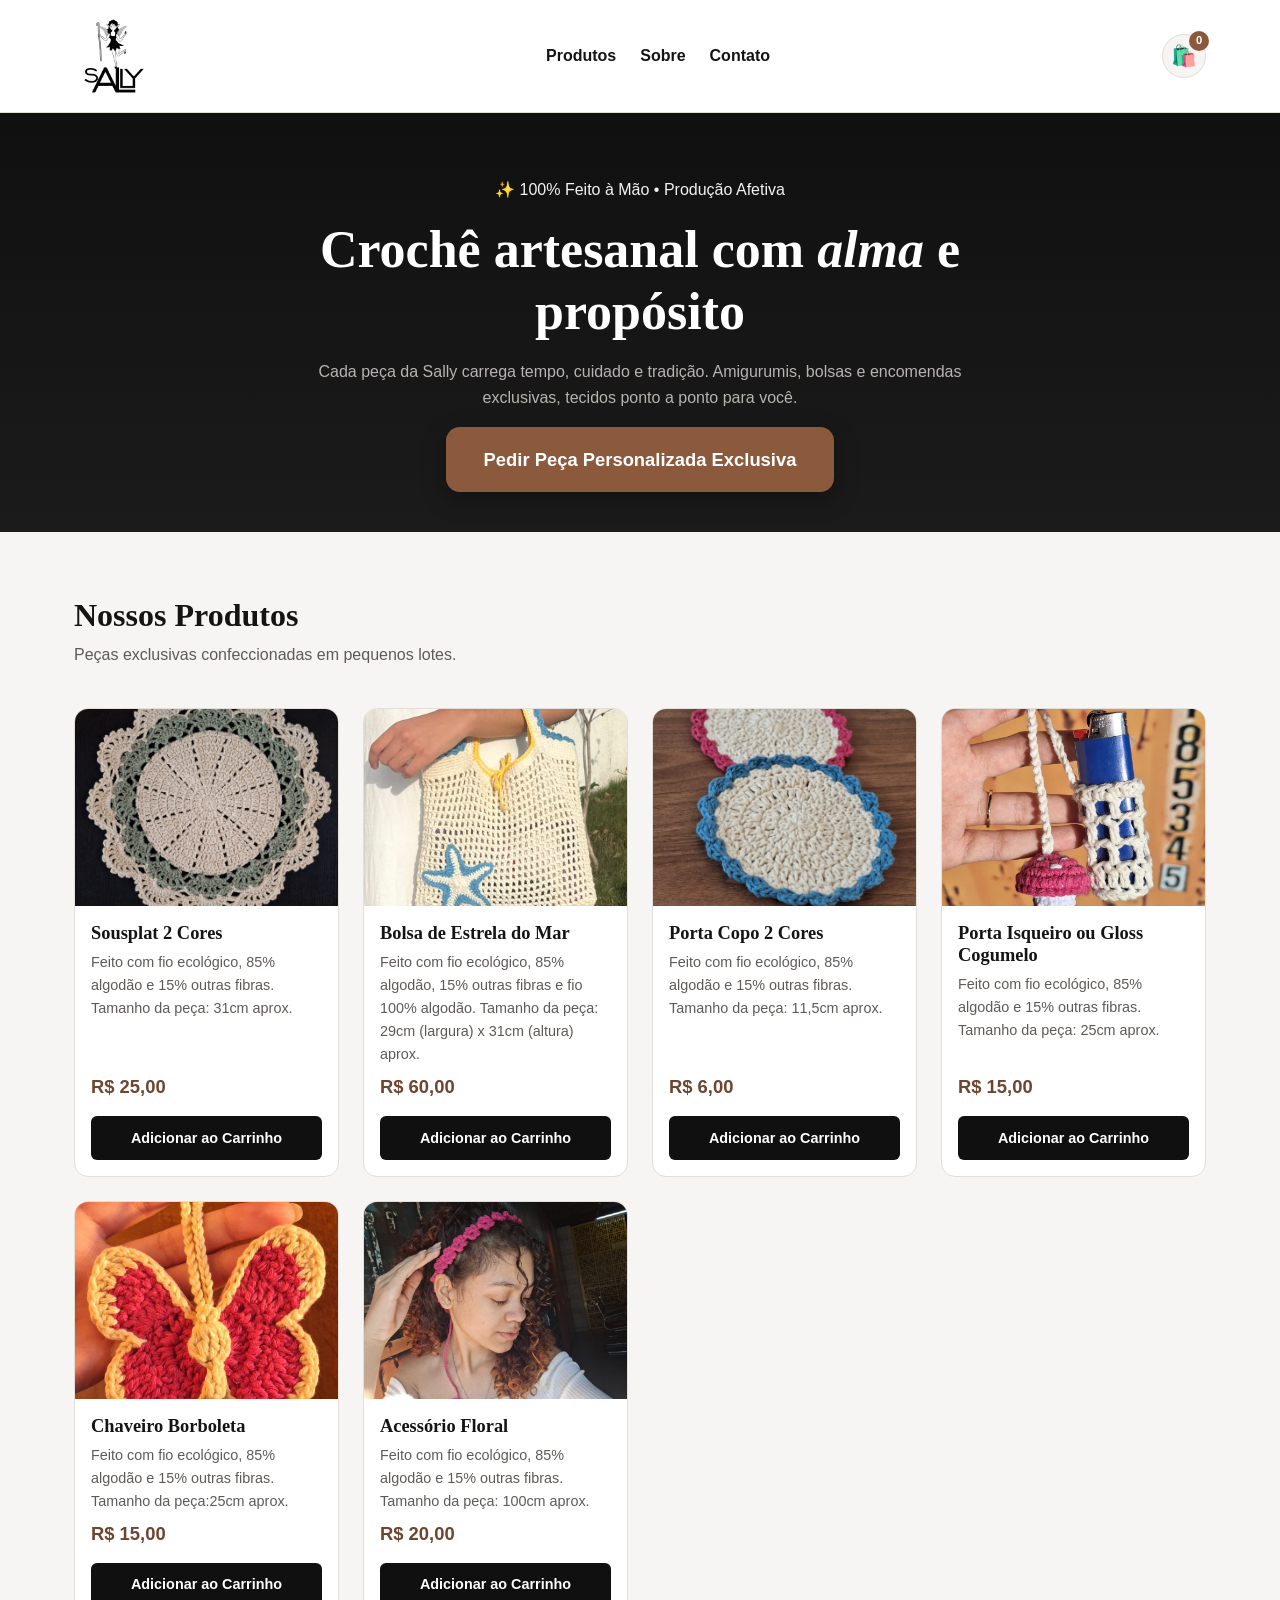
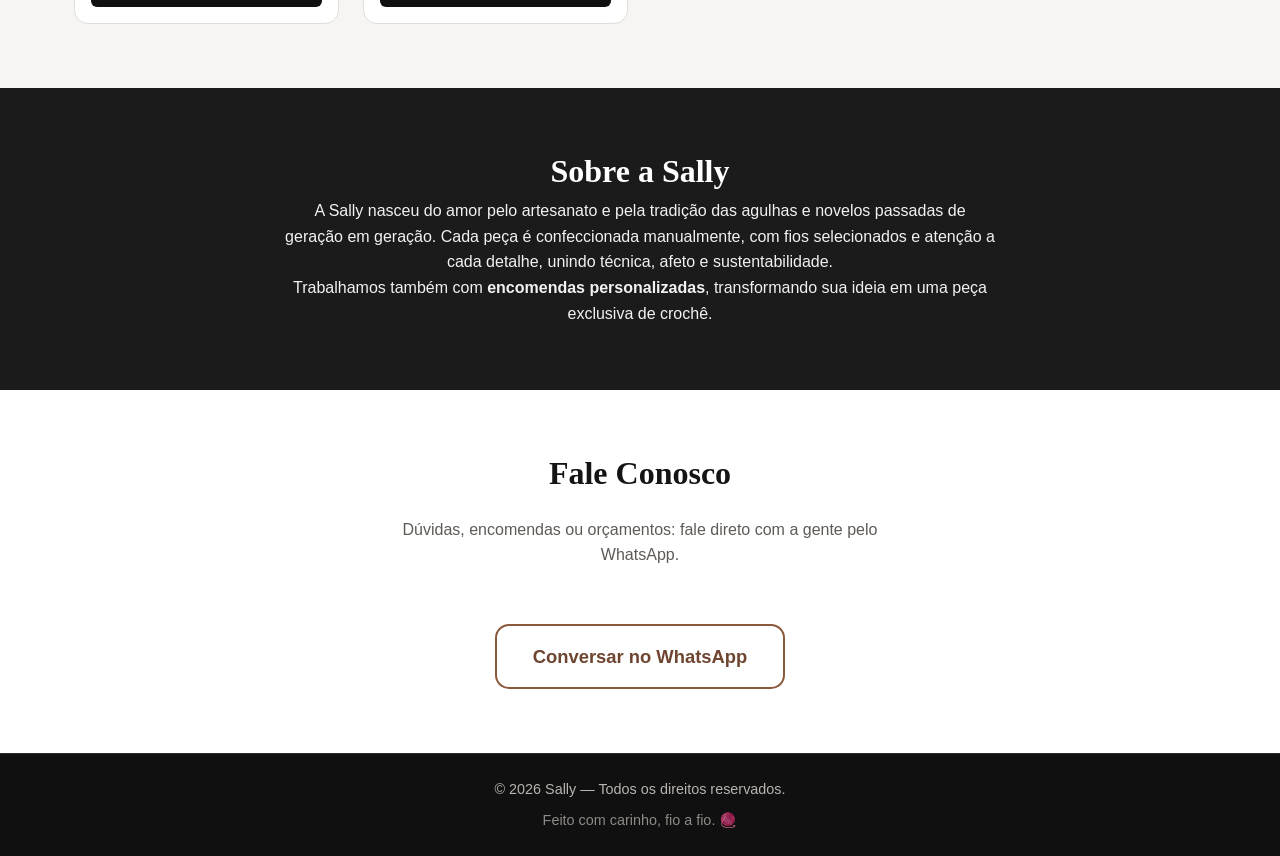
==== commit e7ab7300: "Update index.html" ====
--- a/index.html
+++ b/index.html
@@ -1,64 +1,32 @@
 <!DOCTYPE html>
-<!--
-  =====================================================================
-  ARQUIVO: index.html
-  PASTA: / (raiz do projeto)
-  =====================================================================
-  SEGURANÇA — HEADERS RECOMENDADOS NO SERVIDOR (NÃO fazem parte do HTML,
-  precisam ser configurados no servidor/hospedagem, ex: Netlify, Vercel,
-  Apache .htaccess ou Nginx):
-
-  1) Content-Security-Policy (CSP):
-     Content-Security-Policy: default-src 'self'; img-src 'self' data:;
-     script-src 'self'; style-src 'self'; object-src 'none';
-     base-uri 'self'; form-action 'self'; frame-ancestors 'none';
-     Já incluímos uma versão via <meta> abaixo para reforço no navegador,
-     mas o ideal é sempre configurar isso também no servidor (HTTP header),
-     pois a <meta> não cobre 100% das diretivas (ex: frame-ancestors).
-
-  2) Strict-Transport-Security (HSTS) — só pode ser definido via header
-     HTTP (o servidor), não existe equivalente em <meta>:
-     Strict-Transport-Security: max-age=63072000; includeSubDomains; preload
-
-  3) X-Content-Type-Options: nosniff
-  4) X-Frame-Options: DENY
-  5) Referrer-Policy: strict-origin-when-cross-origin
-  6) Permissions-Policy: geolocation=(), microphone=(), camera=()
-
-  Essas diretivas evitam clickjacking, MIME sniffing, vazamento de
-  referrer e execução de scripts não autorizados (XSS).
-  =====================================================================
--->
 <html lang="pt-BR">
 <head>
   <meta charset="UTF-8">
   <meta name="viewport" content="width=device-width, initial-scale=1.0">
   <title>Sally — Crochê Artesanal</title>
-  <meta name="description" content="Peças de crochê artesanal feitas à mão com carinho. Amigurumis, bolsas, ácessórios e encomendas personalizadas.">
-  <meta name="theme-color" content="#8C5A3C">
+  <meta name="description" content="Peças de crochê artesanal feitas à mão com carinho. Amigurumis, bolsas, acessórios e encomendas personalizadas.">
+  <meta name="theme-color" content="#8B5A3C">
 
-  <!-- SEGURANÇA: reforço de Content-Security-Policy via meta tag.
-       Impede carregamento de scripts/estilos externos não autorizados,
-       reduzindo a superfície de ataques XSS. img-src permite 'data:'
-       porque usamos SVG de placeholder embutido (data URI) no JS. -->
+  <!-- CSP Atualizado para permitir a fonte moderna do Google Fonts -->
   <meta http-equiv="Content-Security-Policy"
-        content="default-src 'self'; img-src 'self' data:; script-src 'self'; style-src 'self'; object-src 'none'; base-uri 'self'; form-action 'self';">
-  <!-- SEGURANÇA: impede que o navegador tente "adivinhar" tipos MIME -->
+        content="default-src 'self'; img-src 'self' data:; script-src 'self'; style-src 'self' 'unsafe-inline' https://fonts.googleapis.com; font-src 'self' https://fonts.gstatic.com; object-src 'none'; base-uri 'self'; form-action 'self';">
   <meta http-equiv="X-Content-Type-Options" content="nosniff">
-  <!-- SEGURANÇA: controla quanta informação de referência é enviada -->
   <meta name="referrer" content="strict-origin-when-cross-origin">
 
-  <!-- Arquivos CSS: carregados na ordem base -> componentes -> responsivo -->
+  <!-- Fontes Google para Padrão 2026 (Playfair Display + Plus Jakarta Sans) -->
+  <link rel="preconnect" href="https://fonts.googleapis.com">
+  <link rel="preconnect" href="https://fonts.gstatic.com" crossorigin>
+  <link href="https://fonts.googleapis.com/css2?family=Playfair+Display:ital,wght@0,600;0,700;1,400&family=Plus+Jakarta+Sans:wght@400;500;600;700&display=swap" rel="stylesheet">
+
   <link rel="stylesheet" href="./css/style.css">
   <link rel="stylesheet" href="./css/components.css">
   <link rel="stylesheet" href="./css/responsive.css">
 
-  <!-- Ícone simples via emoji/SVG data URI (evita requisição externa) -->
   <link rel="icon" href="data:image/svg+xml,<svg xmlns=%22http://www.w3.org/2000/svg%22 viewBox=%220 0 100 100%22><text y=%22.9em%22 font-size=%2290%22>🧶</text></svg>">
 </head>
 <body>
 
-  <!-- ============================ CABEÇALHO ============================ -->
+  <!-- ============================ CABEÇALHO GLASS ============================ -->
   <header class="site-header" role="banner">
     <div class="container header__inner">
       <a href="#topo" class="brand" aria-label="Sally — página inicial">
@@ -73,9 +41,6 @@
         </ul>
       </nav>
 
-      <!-- Botão do carrinho: contador é atualizado dinamicamente pelo JS
-           (ui.js) usando textContent — nunca innerHTML — para exibir o
-           número, prevenindo qualquer injeção via manipulação de estado. -->
       <button
         id="cart-toggle"
         class="cart-button"
@@ -92,25 +57,17 @@
 
   <main id="topo">
 
-    <!-- ============================ BANNER / HERO ============================ -->
+    <!-- ============================ HERO 2026 ============================ -->
     <section class="hero" aria-labelledby="hero-title">
       <div class="container hero__inner">
-        <p class="hero__eyebrow">Feito à mão, ponto a ponto</p>
+        <div class="hero__badge">✨ 100% Feito à Mão • Produção Afetiva</div>
         <h1 id="hero-title" class="hero__title">
-          Crochê artesanal com alma, para quem valoriza o feito à mão
+          Crochê artesanal com <em>alma</em> e propósito
         </h1>
         <p class="hero__subtitle">
-          Cada peça da Sally carrega tempo, cuidado e
-          tradição. Amigurumis, bolsas, tapetes e encomendas exclusivas,
-          tecidos fio a fio especialmente para você.
+          Cada peça da Sally carrega tempo, cuidado e tradição. Amigurumis, bolsas e encomendas exclusivas, tecidos ponto a ponto para você.
         </p>
 
-        <!-- Botão de destaque: abre o WhatsApp com mensagem pré-formatada.
-             O texto é montado em js/modules/whatsapp.js e passa por
-             encodeURIComponent() antes de ir para a URL, evitando
-             injeção de parâmetros. O atributo rel abaixo é uma proteção
-             extra de HTML (defesa em profundidade), mesmo o link sendo
-             aberto via JS/window.open com rel equivalente aplicado. -->
         <a
           id="custom-order-btn"
           class="btn btn--primary btn--lg"
@@ -120,44 +77,38 @@
           Pedir Peça Personalizada Exclusiva
         </a>
       </div>
-      <div class="hero__stitch-divider" aria-hidden="true"></div>
     </section>
 
     <!-- ============================ CATÁLOGO ============================ -->
     <section id="produtos" class="catalog" aria-labelledby="catalog-title">
       <div class="container">
-        <h2 id="catalog-title" class="section-title">Nossos Produtos</h2>
-        <p class="section-subtitle">
-          Peças únicas, feitas em pequenos lotes. Disponibilidade sujeita a estoque.
-        </p>
+        <div class="catalog__header">
+          <div>
+            <h2 id="catalog-title" class="section-title">Nossos Produtos</h2>
+            <p class="section-subtitle">
+              Peças exclusivas confeccionadas em pequenos lotes.
+            </p>
+          </div>
+        </div>
 
-        <!-- Grid de produtos: preenchido dinamicamente por js/modules/ui.js
-             a partir de js/data/products.js. Nenhum dado é inserido via
-             innerHTML sem sanitização (ver função sanitizeText em ui.js). -->
         <div id="product-grid" class="product-grid" aria-live="polite">
-          <!-- Cards de produto injetados via JavaScript -->
+          <!-- Injetado via JS -->
         </div>
       </div>
-      <div class="stitch-divider" aria-hidden="true"></div>
     </section>
 
     <!-- ============================ SOBRE ============================ -->
     <section id="sobre" class="about" aria-labelledby="about-title">
       <div class="container about__inner">
-        <div class="about__text">
+        <div class="about__card">
           <h2 id="about-title" class="section-title">Sobre a Sally</h2>
           <p>
-            A Sally nasceu do amor pelo artesanato e pela tradição
-            das agulhas e novelos passadas de geração em geração. Cada peça
-            é confeccionada manualmente, com fios selecionados e atenção a
-            cada detalhe, unindo técnica, afeto e sustentabilidade.
+            A Sally nasceu do amor pelo artesanato e pela tradição das agulhas e novelos passadas de geração em geração. Cada peça é confeccionada manualmente, com fios selecionados e atenção a cada detalhe, unindo técnica, afeto e sustentabilidade.
           </p>
           <p>
-            Trabalhamos também com <strong>encomendas personalizadas</strong>,
-            transformando sua ideia em uma peça exclusiva de crochê.
+            Trabalhamos também com <strong>encomendas personalizadas</strong>, transformando sua ideia em uma peça exclusiva de crochê.
           </p>
         </div>
-        <div class="about__stitch" aria-hidden="true"></div>
       </div>
     </section>
 
@@ -188,11 +139,9 @@
     </div>
   </footer>
 
-  <!-- ============================ OVERLAY DO CARRINHO ============================ -->
-  <!-- O overlay escurece o fundo e permite fechar o carrinho ao clicar fora -->
+  <!-- ============================ MODAL / DRAWER CARRINHO ============================ -->
   <div id="cart-overlay" class="cart-overlay" hidden></div>
 
-  <!-- ============================ DRAWER DO CARRINHO (MODAL LATERAL) ============================ -->
   <aside
     id="cart-drawer"
     class="cart-drawer"
@@ -211,10 +160,6 @@
       </button>
     </div>
 
-    <!-- Lista de itens do carrinho: renderizada dinamicamente.
-         Nomes de produtos usam textContent (nunca innerHTML) — ver
-         função renderCartItems() em js/modules/ui.js — prevenindo XSS
-         mesmo que o texto contenha caracteres como < > " ' . -->
     <div id="cart-items" class="cart-drawer__items" aria-live="polite">
       <p class="cart-empty" id="cart-empty-msg">Seu carrinho está vazio.</p>
     </div>
@@ -234,10 +179,6 @@
     </div>
   </aside>
 
-  <!-- ============================ SCRIPTS (ES MODULES) ============================
-       type="module" garante escopo isolado, carregamento assíncrono (defer
-       implícito) e permite o uso de import/export nativos, sem necessidade
-       de bundlers ou bibliotecas externas. -->
   <script type="module" src="js/app.js"></script>
 </body>
 </html>
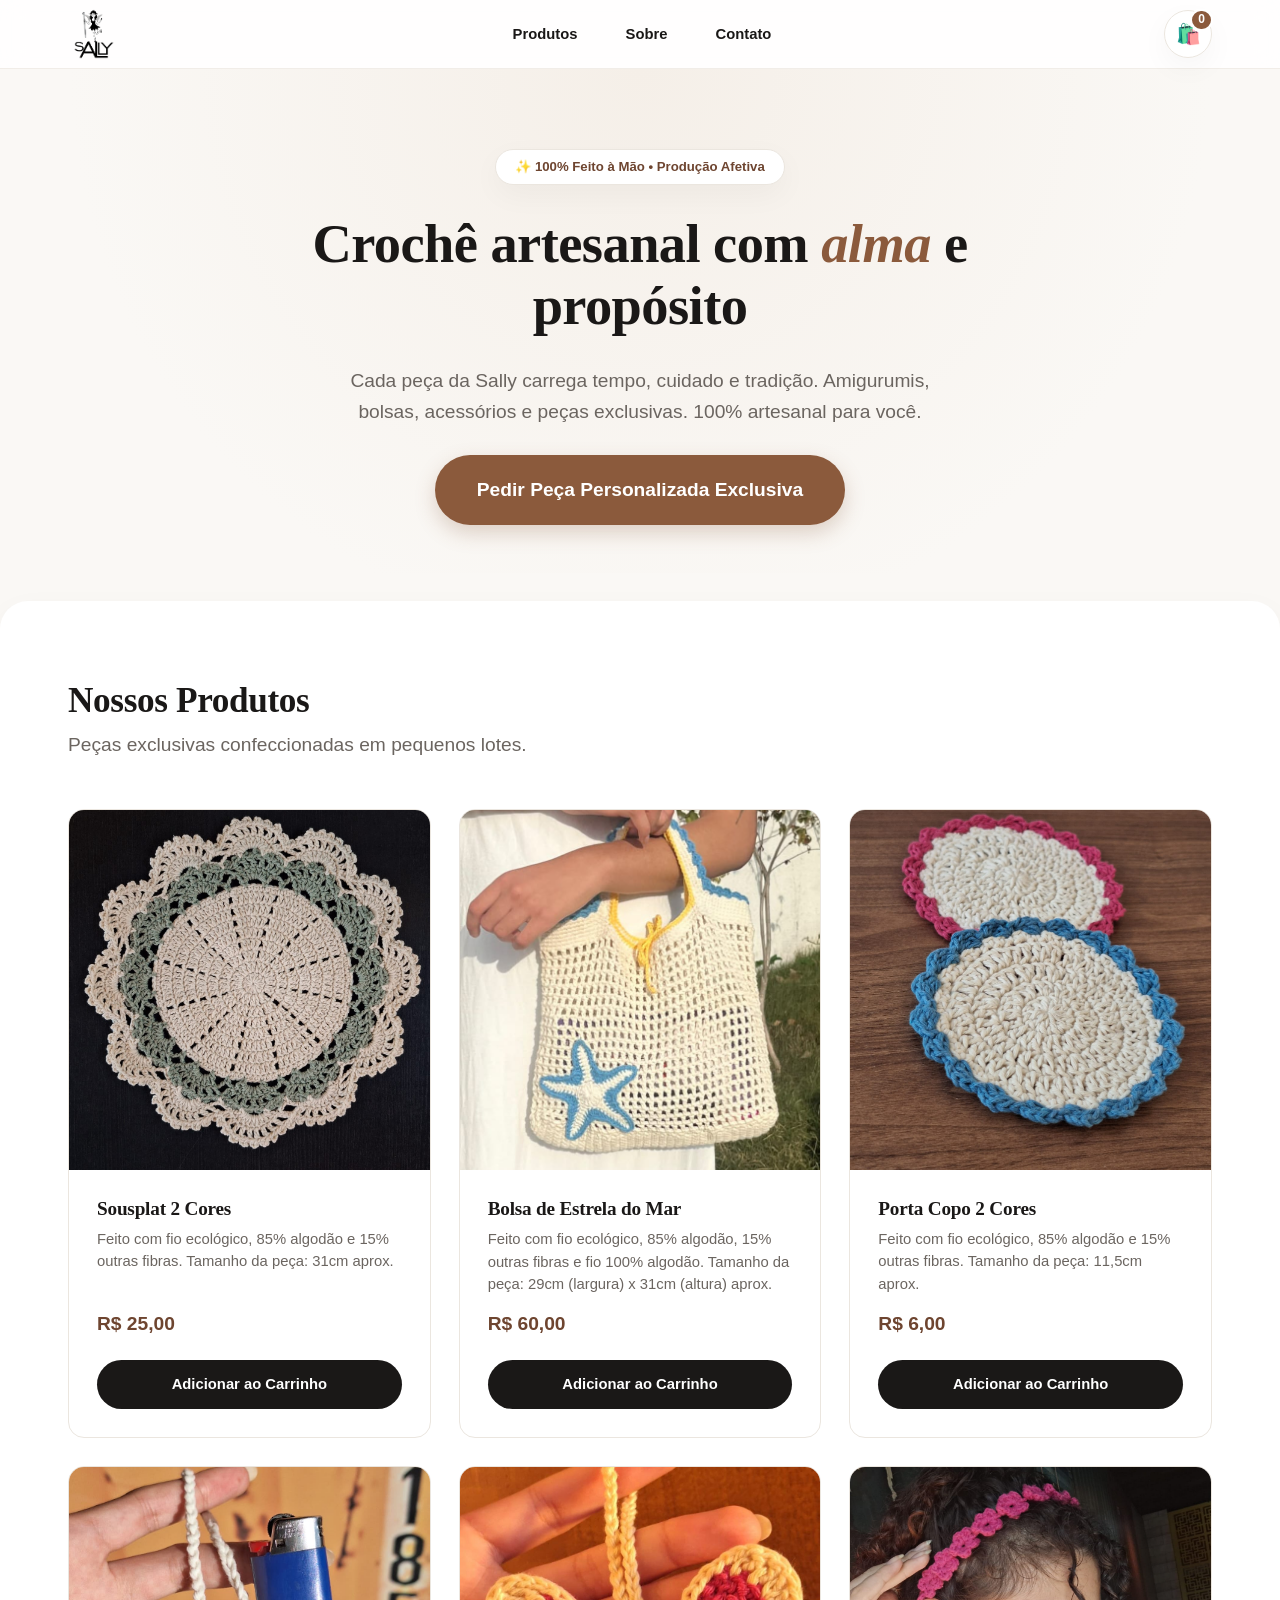
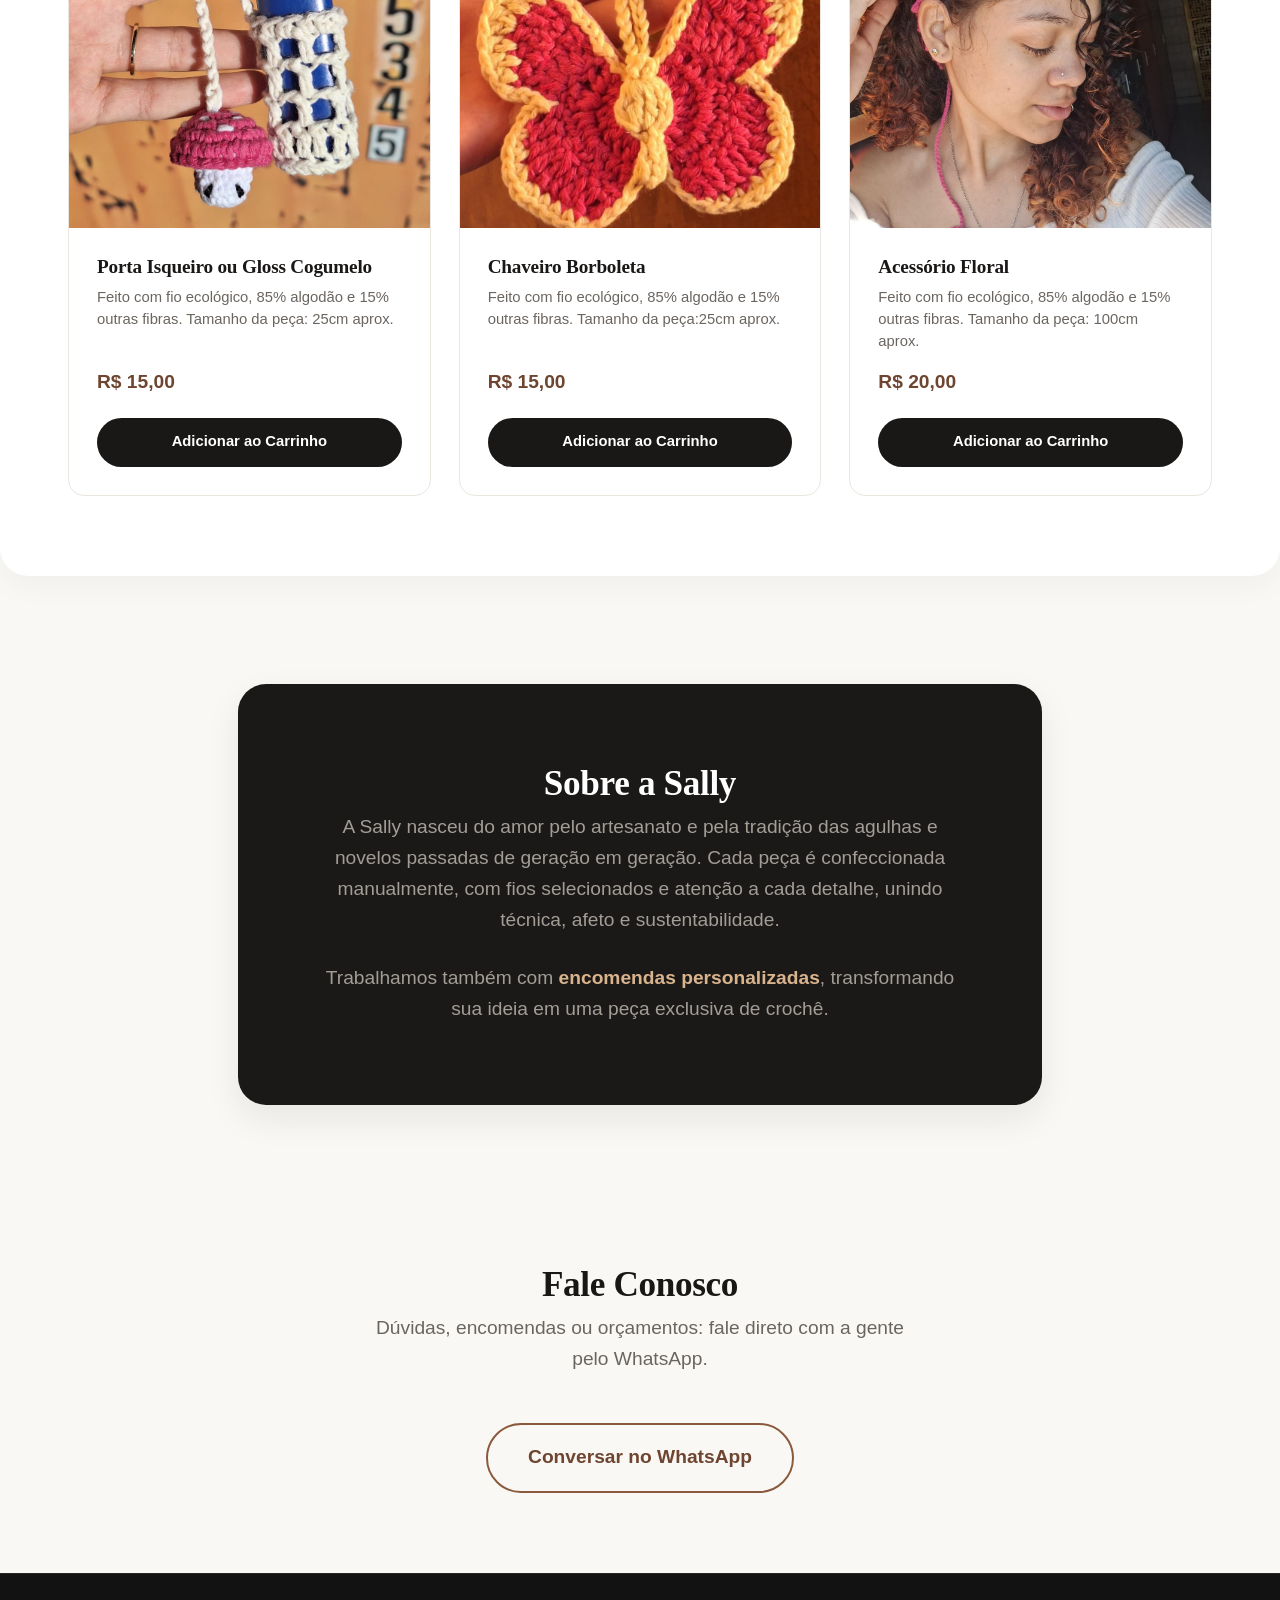
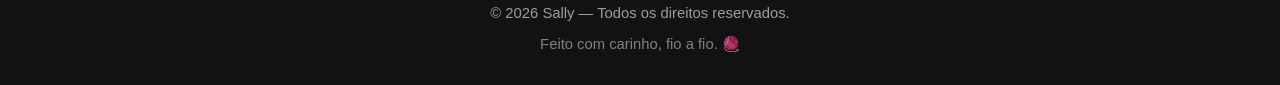
==== commit 2255ad45: "Update index.html" ====
--- a/index.html
+++ b/index.html
@@ -65,7 +65,7 @@
           Crochê artesanal com <em>alma</em> e propósito
         </h1>
         <p class="hero__subtitle">
-          Cada peça da Sally carrega tempo, cuidado e tradição. Amigurumis, bolsas e encomendas exclusivas, tecidos ponto a ponto para você.
+          Cada peça da Sally carrega tempo, cuidado e tradição. Amigurumis, bolsas, acessórios e peças exclusivas. 100% artesanal para você.
         </p>
 
         <a
--- a/css/style.css
+++ b/css/style.css
@@ -1,18 +1,7 @@
 /* =====================================================================
-   ARQUIVO: style.css
-   PASTA: css/
-   =====================================================================
-   Reset básico, variáveis globais (design tokens), tipografia e
-   estrutura de layout fundamental (container, seções).
-
-   NOVA IDENTIDADE VISUAL:
-   Paleta minimalista em preto & branco, com o MARROM como única cor
-   de destaque (accent) — usada em botões, hover, links e badges.
-   Nenhuma classe, id ou seletor foi renomeado: só os valores de cor
-   mudaram, então HTML/JS continuam funcionando exatamente como antes.
+   ARQUIVO: style.css (Padrão Visual 2026)
    ===================================================================== */
 
-/* ---------- RESET BÁSICO ---------- */
 *,
 *::before,
 *::after {
@@ -23,6 +12,7 @@
 
 html {
   scroll-behavior: smooth;
+  scroll-padding-top: 80px;
 }
 
 img {
@@ -46,7 +36,6 @@
   list-style: none;
 }
 
-/* Respeita usuários que preferem menos animação (acessibilidade) */
 @media (prefers-reduced-motion: reduce) {
   html {
     scroll-behavior: auto;
@@ -60,73 +49,64 @@
   }
 }
 
-/* =====================================================================
-   VARIÁVEIS GLOBAIS (DESIGN TOKENS)
-   =====================================================================
-   Organizadas em 3 grupos: neutros (preto/branco), destaque (marrom)
-   e utilitários (tipografia, espaçamento, sombra, raio).
-   ===================================================================== */
+/* ---------- DESIGN TOKENS MODERNOS 2026 ---------- */
 :root {
-  /* ---------- NEUTROS: PRETO ---------- */
-  --color-black:        #101010; /* Preto principal — fundos escuros (hero, sobre, rodapé) */
-  --color-black-soft:   #1B1B1B; /* Preto suave — fundos secundários em seções escuras */
-  --color-border-dark:  #2C2C2C; /* Bordas discretas sobre fundo escuro */
-
-  /* ---------- NEUTROS: BRANCO ---------- */
-  --color-white:        #FFFFFF; /* Branco principal — fundos claros (cabeçalho, contato) */
-  --color-white-soft:   #F6F5F3; /* Branco suave — fundos secundários em seções claras */
-  --color-border-light: #E2DED8; /* Bordas discretas sobre fundo claro */
-
-  /* ---------- TEXTO ---------- */
-  --color-text-dark:        #141414; /* Texto principal sobre fundo claro */
-  --color-text-light:       #F2F2F2; /* Texto principal sobre fundo escuro */
-  --color-text-muted-dark:  #5E5A56; /* Texto secundário sobre fundo claro */
-  --color-text-muted-light: #B8B4AF; /* Texto secundário sobre fundo escuro */
-
-  /* ---------- DESTAQUE (ACCENT): MARROM ---------- */
-  --color-brown:       #8B5A3C; /* Marrom principal — CTAs, links, badges */
-  --color-brown-dark:  #6E4530; /* Marrom escurecido — hover/active */
-  --color-brown-light: #C9A57E; /* Marrom claro — detalhes sobre fundo escuro */
-
-  /* ---------- ESTADOS ---------- */
-  --color-danger: #A6463A; /* Remover/erro — tom terroso avermelhado, coerente com a paleta */
-
-  /* ---------- TIPOGRAFIA: par serifado (personalidade artesanal) + sans utilitária ---------- */
-  --font-display: Georgia, "Iowan Old Style", "Palatino Linotype", serif;
-  --font-body: -apple-system, BlinkMacSystemFont, "Segoe UI", Roboto,
-               "Helvetica Neue", Arial, sans-serif;
-
-  --fs-xs: 0.8rem;
-  --fs-sm: 0.9rem;
+  --color-black:        #121212;
+  --color-black-soft:   #1A1918;
+  --color-border-dark:  #2A2826;
+
+  --color-white:        #FFFFFF;
+  --color-white-soft:   #FAF8F5; /* Manteiga/Creme suave moderno */
+  --color-border-light: #EBE6DF;
+
+  --color-text-dark:        #1A1817;
+  --color-text-light:       #F7F5F2;
+  --color-text-muted-dark:  #6B6560;
+  --color-text-muted-light: #A39D96;
+
+  /* Accent: Marrom quente e elegante */
+  --color-brown:       #8B5A3C;
+  --color-brown-dark:  #6E4530;
+  --color-brown-light: #D9B38C;
+  --color-brown-bg:    #F5EFE8;
+
+  --color-danger: #B33A2B;
+
+  /* Tipografia 2026 */
+  --font-display: 'Playfair Display', Georgia, serif;
+  --font-body: 'Plus Jakarta Sans', -apple-system, sans-serif;
+
+  --fs-xs: 0.825rem;
+  --fs-sm: 0.925rem;
   --fs-base: 1rem;
-  --fs-md: 1.15rem;
-  --fs-lg: 1.5rem;
-  --fs-xl: 2rem;
-  --fs-xxl: 2.75rem;
-
-  /* ---------- ESPAÇAMENTOS EM ESCALA CONSISTENTE ---------- */
+  --fs-md: 1.2rem;
+  --fs-lg: 1.6rem;
+  --fs-xl: 2.2rem;
+  --fs-xxl: 3.4rem;
+
   --space-xs: 0.5rem;
   --space-sm: 1rem;
-  --space-md: 1.5rem;
-  --space-lg: 2.5rem;
-  --space-xl: 4rem;
-
-  --radius-sm: 6px;
-  --radius-md: 14px;
+  --space-md: 1.75rem;
+  --space-lg: 3rem;
+  --space-xl: 5rem;
+
+  --radius-sm: 8px;
+  --radius-md: 16px;
   --radius-lg: 28px;
-
-  --shadow-soft: 0 8px 24px rgba(0, 0, 0, 0.3);
-  --shadow-strong: 0 16px 40px rgba(0, 0, 0, 0.5);
-
-  --max-width: 1180px;
-  --transition-base: 0.2s ease;
-}
-
-/* ---------- TIPOGRAFIA GLOBAL ---------- */
+  --radius-full: 9999px;
+
+  --shadow-soft: 0 10px 30px rgba(0, 0, 0, 0.04);
+  --shadow-medium: 0 14px 35px rgba(27, 25, 24, 0.08);
+  --shadow-strong: 0 20px 50px rgba(0, 0, 0, 0.22);
+
+  --max-width: 1200px;
+  --transition-base: 0.25s cubic-bezier(0.16, 1, 0.3, 1);
+}
+
 body {
   font-family: var(--font-body);
-  color: var(--color-text-light);
-  background-color: var(--color-black);
+  color: var(--color-text-dark);
+  background-color: var(--color-white-soft);
   line-height: 1.6;
   font-size: var(--fs-base);
   -webkit-font-smoothing: antialiased;
@@ -134,13 +114,11 @@
 
 h1, h2, h3 {
   font-family: var(--font-display);
-  color: var(--color-white);
-  line-height: 1.2;
+  line-height: 1.15;
   font-weight: 700;
-}
-
-/* Foco visível para navegação via teclado — acessibilidade (WCAG).
-   Usa o marrom de destaque em vez do verde-sálvia anterior. */
+  letter-spacing: -0.01em;
+}
+
 a:focus-visible,
 button:focus-visible,
 input:focus-visible {
@@ -149,7 +127,6 @@
   border-radius: var(--radius-sm);
 }
 
-/* ---------- LAYOUT / ESTRUTURA ---------- */
 .container {
   width: 100%;
   max-width: var(--max-width);
@@ -159,150 +136,157 @@
 
 .section-title {
   font-size: var(--fs-xl);
+  color: var(--color-text-dark);
   margin-bottom: var(--space-xs);
 }
 
 .section-subtitle {
-  color: var(--color-text-muted-light);
+  color: var(--color-text-muted-dark);
   margin-bottom: var(--space-lg);
-  max-width: 60ch;
-}
-
-/* ---------- CABEÇALHO (fundo claro) ---------- */
+  font-size: var(--fs-md);
+  max-width: 55ch;
+}
+
+/* ---------- CABEÇALHO FIXO COM GLASSMORPHISM ---------- */
 .site-header {
   position: sticky;
   top: 0;
   z-index: 40;
-  background-color: var(--color-white);
-  border-bottom: 1px solid var(--color-border-light);
+  background-color: rgba(255, 255, 255, 0.85);
+  backdrop-filter: blur(12px);
+  -webkit-backdrop-filter: blur(12px);
+  border-bottom: 1px solid rgba(235, 230, 223, 0.7);
+  transition: var(--transition-base);
 }
 
 .header__inner {
   display: flex;
   align-items: center;
   justify-content: space-between;
-  padding-block: var(--space-sm);
-  gap: var(--space-sm);
+  padding-block: var(--space-xs);
 }
 
 .brand__iconn {
-  display: inline-block; /* Retorna o fluxo de texto para alinhar com outros elementos */
-  height: 80px;          /* Altura fixa do logo */
-  width: auto;           /* Largura proporcional */
-}
-
-.brand {
-  display: flex;
-  align-items: center;
-  gap: 0.5rem;
-  font-family: var(--font-display);
-  font-size: var(--fs-md);
-  font-weight: 700;
-  color: var(--color-text-dark);
-}
-
-.brand__icon {
-  font-size: 1.4rem;
+  height: 52px;
+  width: auto;
+  transition: transform var(--transition-base);
+}
+
+.brand:hover .brand__iconn {
+  transform: scale(1.03);
 }
 
 .main-nav__list {
   display: flex;
-  gap: var(--space-md);
+  gap: var(--space-lg);
 }
 
 .main-nav a {
   font-weight: 600;
+  font-size: var(--fs-sm);
   color: var(--color-text-dark);
   transition: color var(--transition-base);
 }
 
 .main-nav a:hover {
-  color: var(--color-brown); /* Destaque marrom no hover */
-}
-
-/* ---------- HERO / BANNER (fundo escuro) ---------- */
+  color: var(--color-brown);
+}
+
+/* ---------- HERO MODERNIZADO ---------- */
 .hero {
   position: relative;
   padding-block: var(--space-xl) var(--space-lg);
-  background: linear-gradient(180deg, var(--color-black) 0%, var(--color-black-soft) 100%);
-  overflow: hidden;
+  background: radial-gradient(circle at 50% 0%, #F5EFE8 0%, var(--color-white-soft) 70%);
+  text-align: center;
 }
 
 .hero__inner {
-  max-width: 760px;
-  text-align: center;
+  max-width: 820px;
   margin-inline: auto;
   display: flex;
   flex-direction: column;
   align-items: center;
-  gap: var(--space-sm);
-}
-
-.hero__eyebrow {
-  text-transform: uppercase;
-  letter-spacing: 0.12em;
-  font-size: var(--fs-sm);
-  font-weight: 700;
-  color: var(--color-brown-light);
+  gap: var(--space-md);
+}
+
+.hero__badge {
+  display: inline-flex;
+  align-items: center;
+  padding: 0.4rem 1.2rem;
+  background-color: var(--color-white);
+  border: 1px solid var(--color-border-light);
+  border-radius: var(--radius-full);
+  font-size: var(--fs-xs);
+  font-weight: 600;
+  color: var(--color-brown-dark);
+  box-shadow: var(--shadow-soft);
 }
 
 .hero__title {
   font-size: var(--fs-xxl);
-}
-
-.hero__subtitle,
-.section-subtitle {
-  color: var(--color-text-muted-light);
-}
-
-
-
-/* ---------- CATÁLOGO (fundo claro) ---------- */
+  color: var(--color-text-dark);
+}
+
+.hero__title em {
+  font-style: italic;
+  color: var(--color-brown);
+}
+
+.hero__subtitle {
+  color: var(--color-text-muted-dark);
+  font-size: var(--fs-md);
+  max-width: 60ch;
+}
+
+/* ---------- CATÁLOGO ---------- */
 .catalog {
   padding-block: var(--space-xl);
-  background-color: var(--color-white-soft);
-}
-.catalog .section-title {
-  color: var(--color-text-dark);
-}
-.catalog .section-subtitle {
-  color: var(--color-text-muted-dark);
-}
-
-/* ---------- SOBRE (fundo escuro) ---------- */
+  background-color: var(--color-white);
+  border-radius: var(--radius-lg);
+  box-shadow: var(--shadow-soft);
+  margin-block: var(--space-md);
+}
+
+/* ---------- SOBRE ---------- */
 .about {
+  padding-block: var(--space-xl);
+}
+
+.about__inner {
+  max-width: 860px;
+  margin-inline: auto;
+}
+
+.about__card {
   background-color: var(--color-black-soft);
-  padding-block: var(--space-xl);
   color: var(--color-text-light);
-}
-.about .section-title {
+  padding: var(--space-xl);
+  border-radius: var(--radius-lg);
+  box-shadow: var(--shadow-medium);
+  text-align: center;
+}
+
+.about__card .section-title {
   color: var(--color-white);
 }
 
-.about__inner {
-  max-width: 760px;
-  margin-inline: auto;
-  text-align: center;
-  display: flex;
-  flex-direction: column;
-  gap: var(--space-sm);
-}
-
-.about__text p + p {
-  margin-top: var(--space-sm);
-}
-
-/* ---------- CONTATO (fundo claro) ---------- */
+.about__card p {
+  color: var(--color-text-muted-light);
+  font-size: var(--fs-md);
+}
+
+.about__card p + p {
+  margin-top: var(--space-md);
+}
+
+.about__card strong {
+  color: var(--color-brown-light);
+}
+
+/* ---------- CONTATO ---------- */
 .contact {
   padding-block: var(--space-xl);
   text-align: center;
-  background-color: var(--color-white);
-}
-.contact .section-title {
-  color: var(--color-text-dark);
-}
-.contact .section-subtitle {
-  color: var(--color-text-muted-dark);
 }
 
 .contact__inner {
@@ -311,10 +295,9 @@
   display: flex;
   flex-direction: column;
   align-items: center;
-  gap: var(--space-sm);
-}
-
-/* ---------- RODAPÉ (fundo escuro) ---------- */
+}
+
+/* ---------- RODAPÉ ---------- */
 .site-footer {
   background-color: var(--color-black);
   color: var(--color-text-muted-light);
@@ -325,13 +308,10 @@
 }
 
 .footer__note {
-  opacity: 0.75;
+  opacity: 0.8;
   margin-top: var(--space-xs);
 }
 
-/* Regra universal: oculta qualquer elemento com o atributo [hidden].
-   (Toda a estilização de carrinho/drawer/overlay vive em components.css,
-   para evitar duplicidade de regras entre arquivos.) */
 [hidden] {
   display: none !important;
 }
--- a/css/components.css
+++ b/css/components.css
@@ -1,47 +1,34 @@
 /* =====================================================================
-   ARQUIVO: components.css
-   PASTA: css/
-   =====================================================================
-   Estilos de componentes reutilizáveis: botões, cartão de produto,
-   botão/ícone do carrinho, drawer (painel lateral) do carrinho e overlay.
-
-   NOVA IDENTIDADE VISUAL: preto & branco como base, marrom como único
-   destaque (accent). Nenhuma classe foi renomeada — apenas os valores
-   de cor, usando os tokens definidos em style.css :root.
+   ARQUIVO: components.css (Componentes Modernos)
    ===================================================================== */
 
-/* ---------- BOTÕES ---------- */
+/* ---------- BOTÕES MODERNOS (PILL SHAPE & ELEVAÇÃO) ---------- */
 .btn {
   display: inline-flex;
   align-items: center;
   justify-content: center;
-  gap: 0.5rem;
-  padding: 0.85rem 1.75rem;
-  border-radius: var(--radius-md);
+  gap: 0.6rem;
+  padding: 0.9rem 2rem;
+  border-radius: var(--radius-full);
   font-weight: 700;
   font-size: var(--fs-base);
-  transition: transform var(--transition-base), box-shadow var(--transition-base),
-              background-color var(--transition-base), opacity var(--transition-base);
+  transition: all var(--transition-base);
   border: 2px solid transparent;
 }
 
-/* Botão primário: marrom sólido — usado nos CTAs principais (pedido
-   personalizado, finalizar compra) */
 .btn--primary {
   background-color: var(--color-brown);
   color: var(--color-white);
-  box-shadow: var(--shadow-soft);
+  box-shadow: 0 8px 20px rgba(139, 90, 60, 0.25);
 }
 
 .btn--primary:hover,
 .btn--primary:focus-visible {
   background-color: var(--color-brown-dark);
-  transform: translateY(-2px);
-  box-shadow: var(--shadow-strong);
-}
-
-/* Botão secundário: contorno marrom sobre fundo claro, preenche marrom
-   no hover — usado no botão de contato geral */
+  transform: translateY(-3px);
+  box-shadow: 0 12px 28px rgba(110, 69, 48, 0.35);
+}
+
 .btn--secondary {
   background-color: transparent;
   border-color: var(--color-brown);
@@ -52,10 +39,11 @@
 .btn--secondary:focus-visible {
   background-color: var(--color-brown);
   color: var(--color-white);
+  transform: translateY(-2px);
 }
 
 .btn--lg {
-  padding: 1rem 2.25rem;
+  padding: 1.1rem 2.5rem;
   font-size: var(--fs-md);
 }
 
@@ -64,53 +52,55 @@
 }
 
 .btn:disabled {
-  opacity: 0.5;
+  opacity: 0.4;
   cursor: not-allowed;
   transform: none !important;
   box-shadow: none !important;
 }
 
-/* ---------- BOTÃO DO CARRINHO (CABEÇALHO) ---------- */
+/* ---------- BOTÃO DO CARRINHO ---------- */
 .cart-button {
   position: relative;
   display: inline-flex;
   align-items: center;
   justify-content: center;
-  width: 44px;
-  height: 44px;
-  border-radius: 50%;
-  background-color: var(--color-white-soft);
+  width: 48px;
+  height: 48px;
+  border-radius: var(--radius-full);
+  background-color: var(--color-white);
   border: 1px solid var(--color-border-light);
-  font-size: 1.3rem;
-  transition: background-color var(--transition-base);
+  font-size: 1.25rem;
+  box-shadow: var(--shadow-soft);
+  transition: var(--transition-base);
 }
 
 .cart-button:hover {
-  background-color: var(--color-border-light);
+  transform: scale(1.05);
+  border-color: var(--color-brown-light);
 }
 
 .cart-button__count {
   position: absolute;
-  top: -4px;
-  right: -4px;
-  min-width: 20px;
-  height: 20px;
-  padding: 0 4px;
-  border-radius: 999px;
+  top: -2px;
+  right: -2px;
+  min-width: 22px;
+  height: 22px;
+  padding: 0 6px;
+  border-radius: var(--radius-full);
   background-color: var(--color-brown);
   color: var(--color-white);
-  font-size: 0.7rem;
+  font-size: 0.75rem;
   font-weight: 700;
   display: flex;
   align-items: center;
   justify-content: center;
-  line-height: 1;
-}
-
-/* ---------- GRID DE PRODUTOS ---------- */
+  border: 2px solid var(--color-white);
+}
+
+/* ---------- CARDS DE PRODUTOS ---------- */
 .product-grid {
   display: grid;
-  grid-template-columns: repeat(auto-fill, minmax(240px, 1fr));
+  grid-template-columns: repeat(auto-fill, minmax(280px, 1fr));
   gap: var(--space-md);
 }
 
@@ -121,31 +111,38 @@
   overflow: hidden;
   display: flex;
   flex-direction: column;
-  transition: transform var(--transition-base), box-shadow var(--transition-base);
+  transition: transform var(--transition-base), box-shadow var(--transition-base), border-color var(--transition-base);
 }
 
 .product-card:hover {
-  transform: translateY(-4px);
-  box-shadow: var(--shadow-soft);
+  transform: translateY(-6px);
+  box-shadow: var(--shadow-medium);
+  border-color: var(--color-brown-light);
 }
 
 .product-card__image-wrap {
-  aspect-ratio: 4 / 3;
-  background-color: var(--color-white-soft);
+  aspect-ratio: 1 / 1;
+  background-color: var(--color-brown-bg);
   overflow: hidden;
+  position: relative;
 }
 
 .product-card__image {
   width: 100%;
   height: 100%;
   object-fit: cover;
+  transition: transform 0.5s ease;
+}
+
+.product-card:hover .product-card__image {
+  transform: scale(1.04);
 }
 
 .product-card__body {
-  padding: var(--space-sm);
-  display: flex;
-  flex-direction: column;
-  gap: 0.4rem;
+  padding: var(--space-md);
+  display: flex;
+  flex-direction: column;
+  gap: 0.5rem;
   flex: 1;
 }
 
@@ -159,30 +156,30 @@
   color: var(--color-text-muted-dark);
   font-size: var(--fs-sm);
   flex: 1;
+  line-height: 1.5;
 }
 
 .product-card__price {
   font-weight: 700;
   color: var(--color-brown-dark);
   font-size: var(--fs-md);
-}
-
-/* Botão "Adicionar ao carrinho": preto por padrão, vira marrom no hover
-   e verde-sálvia foi substituído por marrom escuro no estado "adicionado" */
+  margin-top: 0.4rem;
+}
+
 .product-card__add-btn {
-  margin-top: 0.5rem;
-  background-color: var(--color-black);
+  margin-top: 0.75rem;
+  background-color: var(--color-text-dark);
   color: var(--color-white);
-  border-radius: var(--radius-sm);
-  padding: 0.65rem 1rem;
+  border-radius: var(--radius-full);
+  padding: 0.8rem 1.2rem;
   font-weight: 700;
   font-size: var(--fs-sm);
-  transition: background-color var(--transition-base);
-}
-
-.product-card__add-btn:hover,
-.product-card__add-btn:focus-visible {
+  transition: var(--transition-base);
+}
+
+.product-card__add-btn:hover {
   background-color: var(--color-brown);
+  transform: translateY(-1px);
 }
 
 .product-card__add-btn.is-added {
@@ -193,10 +190,11 @@
 .cart-overlay {
   position: fixed;
   inset: 0;
-  background-color: rgba(16, 16, 16, 0.55);
-  backdrop-filter: blur(2px);
+  background-color: rgba(18, 18, 18, 0.4);
+  backdrop-filter: blur(4px);
+  -webkit-backdrop-filter: blur(4px);
   z-index: 50;
-  animation: fadeIn var(--transition-base) ease;
+  animation: fadeIn var(--transition-base);
 }
 
 @keyframes fadeIn {
@@ -204,21 +202,20 @@
   to { opacity: 1; }
 }
 
-/* ---------- DRAWER (PAINEL LATERAL) DO CARRINHO ---------- */
+/* ---------- DRAWER LATERAL DO CARRINHO ---------- */
 .cart-drawer {
   position: fixed;
   top: 0;
   right: 0;
   bottom: 0;
   height: 100%;
-  width: min(420px, 100%);
+  width: min(440px, 100%);
   background-color: var(--color-white);
   box-shadow: var(--shadow-strong);
   z-index: 60;
   display: flex;
   flex-direction: column;
-  transform: translateX(0);
-  animation: slideIn var(--transition-base) ease;
+  animation: slideIn var(--transition-base);
 }
 
 @keyframes slideIn {
@@ -230,7 +227,7 @@
   display: flex;
   align-items: center;
   justify-content: space-between;
-  padding: var(--space-sm) var(--space-md);
+  padding: var(--space-md);
   border-bottom: 1px solid var(--color-border-light);
 }
 
@@ -240,30 +237,33 @@
 }
 
 .cart-drawer__close {
-  font-size: 1.75rem;
+  font-size: 2rem;
   line-height: 1;
   color: var(--color-text-muted-dark);
-  padding: 0.25rem 0.5rem;
+  padding: 0.2rem 0.6rem;
   border-radius: var(--radius-sm);
+  transition: var(--transition-base);
 }
 
 .cart-drawer__close:hover {
   color: var(--color-brown);
+  background-color: var(--color-brown-bg);
 }
 
 .cart-drawer__items {
   flex: 1;
   overflow-y: auto;
-  padding: var(--space-sm) var(--space-md);
-  display: flex;
-  flex-direction: column;
-  gap: var(--space-sm);
+  padding: var(--space-md);
+  display: flex;
+  flex-direction: column;
+  gap: var(--space-md);
 }
 
 .cart-empty {
   color: var(--color-text-muted-dark);
   text-align: center;
-  margin-top: var(--space-lg);
+  margin-top: var(--space-xl);
+  font-size: var(--fs-md);
 }
 
 .cart-item {
@@ -275,11 +275,11 @@
 }
 
 .cart-item__image {
-  width: 60px;
-  height: 60px;
+  width: 70px;
+  height: 70px;
   border-radius: var(--radius-sm);
   object-fit: cover;
-  background-color: var(--color-white-soft);
+  background-color: var(--color-brown-bg);
   flex-shrink: 0;
 }
 
@@ -302,40 +302,39 @@
   font-size: var(--fs-xs);
   display: flex;
   align-items: center;
-  gap: 0.5rem;
-  margin-top: 0.25rem;
+  gap: 0.75rem;
+  margin-top: 0.4rem;
 }
 
 .cart-item__qty-controls {
   display: inline-flex;
   align-items: center;
-  gap: 0.4rem;
+  gap: 0.5rem;
   border: 1px solid var(--color-border-light);
-  border-radius: var(--radius-sm);
-  padding: 0.1rem 0.4rem;
+  border-radius: var(--radius-full);
+  padding: 0.2rem 0.6rem;
+  background-color: var(--color-white-soft);
 }
 
 .cart-item__qty-btn {
   font-weight: 700;
   color: var(--color-text-dark);
-  width: 20px;
+  width: 22px;
   text-align: center;
 }
 
 .cart-item__remove {
   color: var(--color-danger);
   font-size: var(--fs-xs);
-  font-weight: 700;
+  font-weight: 600;
   text-decoration: underline;
   margin-left: auto;
-  white-space: nowrap;
 }
 
 .cart-item__subtotal {
   font-weight: 700;
   font-size: var(--fs-sm);
   color: var(--color-text-dark);
-  white-space: nowrap;
 }
 
 .cart-drawer__footer {
--- a/css/responsive.css
+++ b/css/responsive.css
@@ -1,19 +1,10 @@
 /* =====================================================================
    ARQUIVO: responsive.css
-   PASTA: css/
-   =====================================================================
-   Ajustes responsivos: mobile-first como base (definida nos outros
-   arquivos), com breakpoints progressivos para telas maiores e ajustes
-   pontuais para telas bem pequenas.
-
-   Nenhuma regra de layout/breakpoint foi alterada — apenas o token de
-   cor usado no bloco de alto contraste, para acompanhar a nova paleta.
    ===================================================================== */
 
-/* ---------- TELAS PEQUENAS (celulares até ~480px) ---------- */
-@media (max-width: 480px) {
+@media (max-width: 640px) {
   .hero__title {
-    font-size: var(--fs-xl);
+    font-size: 2.2rem;
   }
 
   .hero__subtitle {
@@ -21,12 +12,12 @@
   }
 
   .main-nav {
-    display: none; /* Em telas muito pequenas, prioriza logo + carrinho */
+    display: none; /* Mobile foca na marca e no carrinho */
   }
 
   .btn--lg {
     width: 100%;
-    padding: 0.9rem 1.5rem;
+    padding: 1rem 1.5rem;
   }
 
   .cart-drawer {
@@ -34,67 +25,17 @@
   }
 
   .product-grid {
-    grid-template-columns: repeat(auto-fill, minmax(150px, 1fr));
+    grid-template-columns: repeat(auto-fill, minmax(200px, 1fr));
     gap: var(--space-sm);
   }
 
-  .cart-item {
-    flex-wrap: wrap;
-  }
-
-  .cart-item__remove {
-    margin-left: 0;
+  .about__card {
+    padding: var(--space-md);
   }
 }
 
-/* ---------- TABLETS (481px – 768px) ---------- */
-@media (min-width: 481px) and (max-width: 768px) {
-  .hero__title {
-    font-size: var(--fs-xl);
-  }
-
+@media (min-width: 1024px) {
   .product-grid {
-    grid-template-columns: repeat(auto-fill, minmax(200px, 1fr));
+    grid-template-columns: repeat(auto-fill, minmax(300px, 1fr));
   }
 }
-
-/* ---------- ESCONDE NAV EM TELAS MÉDIAS SE NECESSÁRIO ---------- */
-@media (max-width: 640px) {
-  .header__inner {
-    gap: var(--space-xs);
-  }
-
-  .brand__name {
-    font-size: 1rem;
-  }
-}
-
-/* ---------- DESKTOP (a partir de 1024px) ---------- */
-@media (min-width: 1024px) {
-  .hero__title {
-    font-size: 3.25rem;
-  }
-
-  .product-grid {
-    grid-template-columns: repeat(auto-fill, minmax(260px, 1fr));
-  }
-}
-
-/* ---------- TELAS GRANDES (a partir de 1440px) ---------- */
-@media (min-width: 1440px) {
-  .container {
-    padding-inline: 0;
-  }
-}
-
-/* ---------- MODO DE ALTO CONTRASTE / PREFERÊNCIAS DE ACESSIBILIDADE ---------- */
-@media (prefers-contrast: more) {
-  :root {
-    --color-border-light: #8C5A3C;
-    --color-border-dark: #C9A57E;
-  }
-
-  .btn {
-    border-width: 2px;
-  }
-}
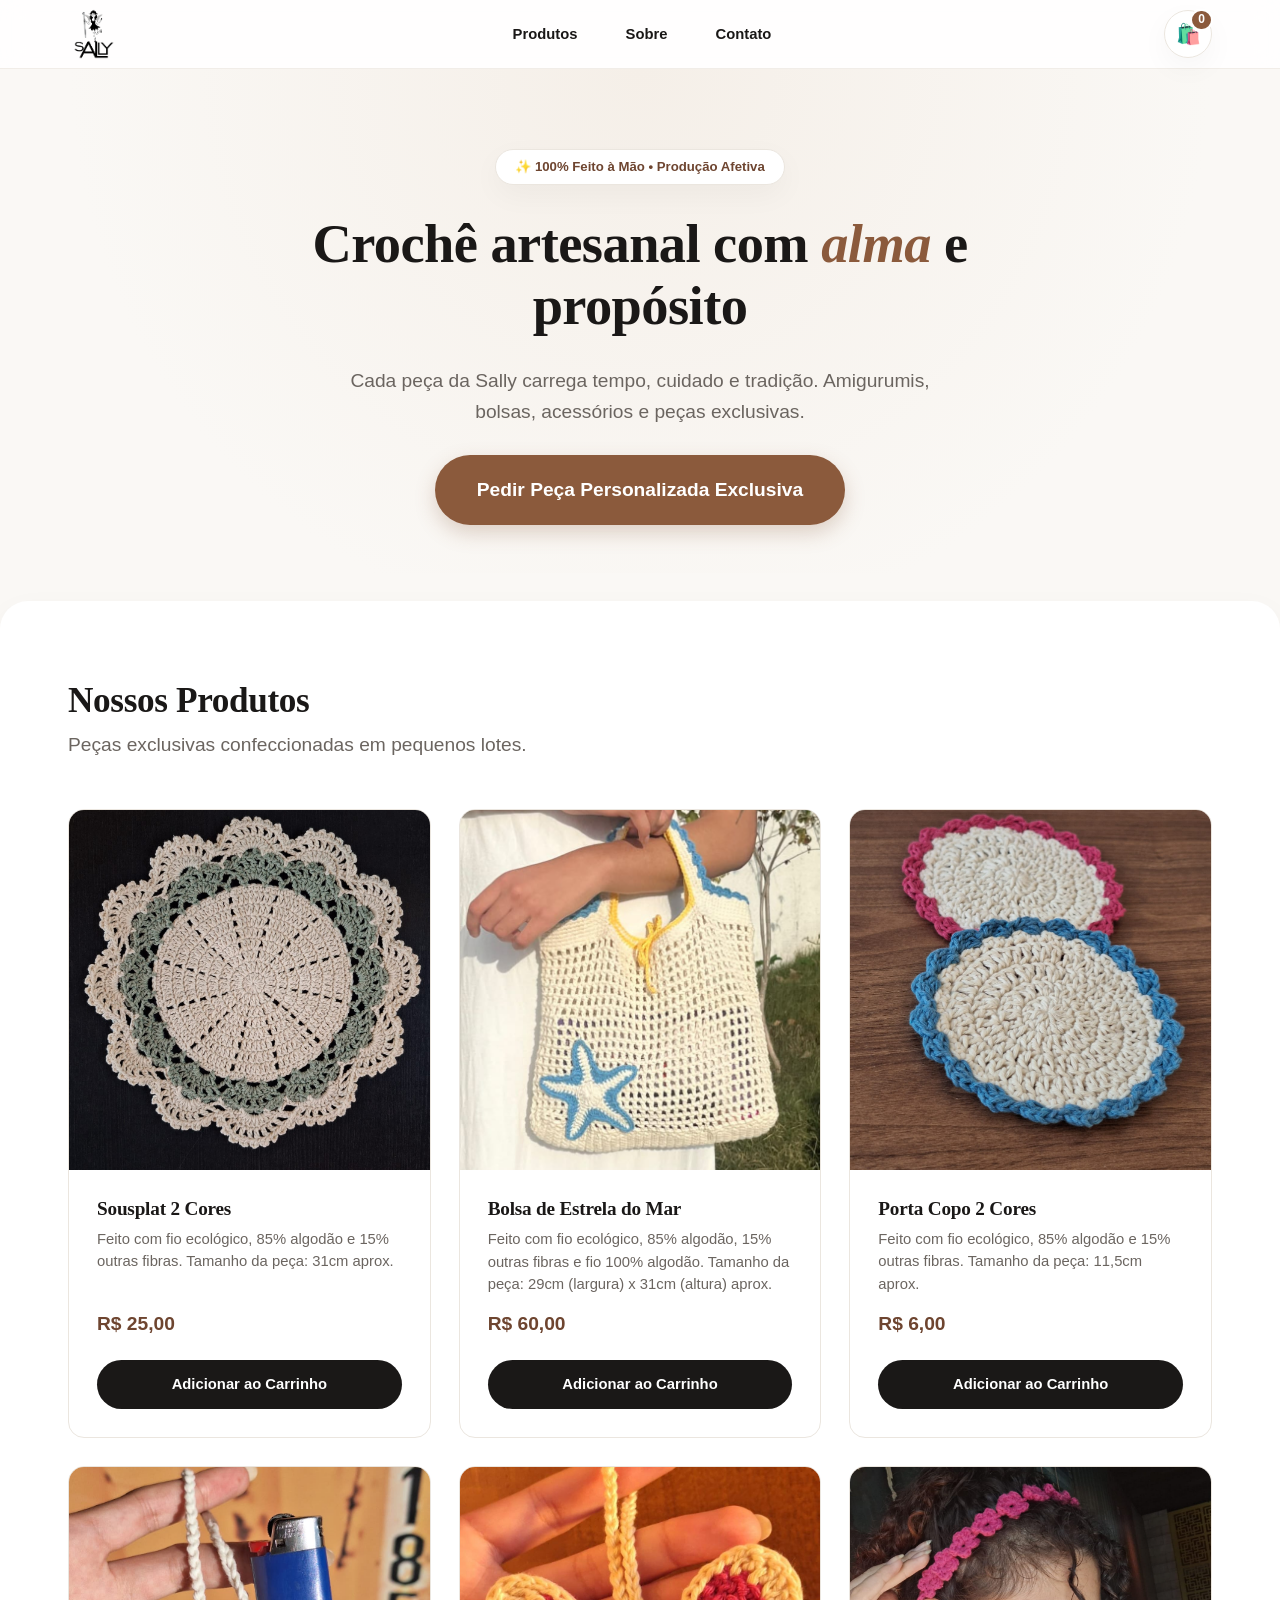
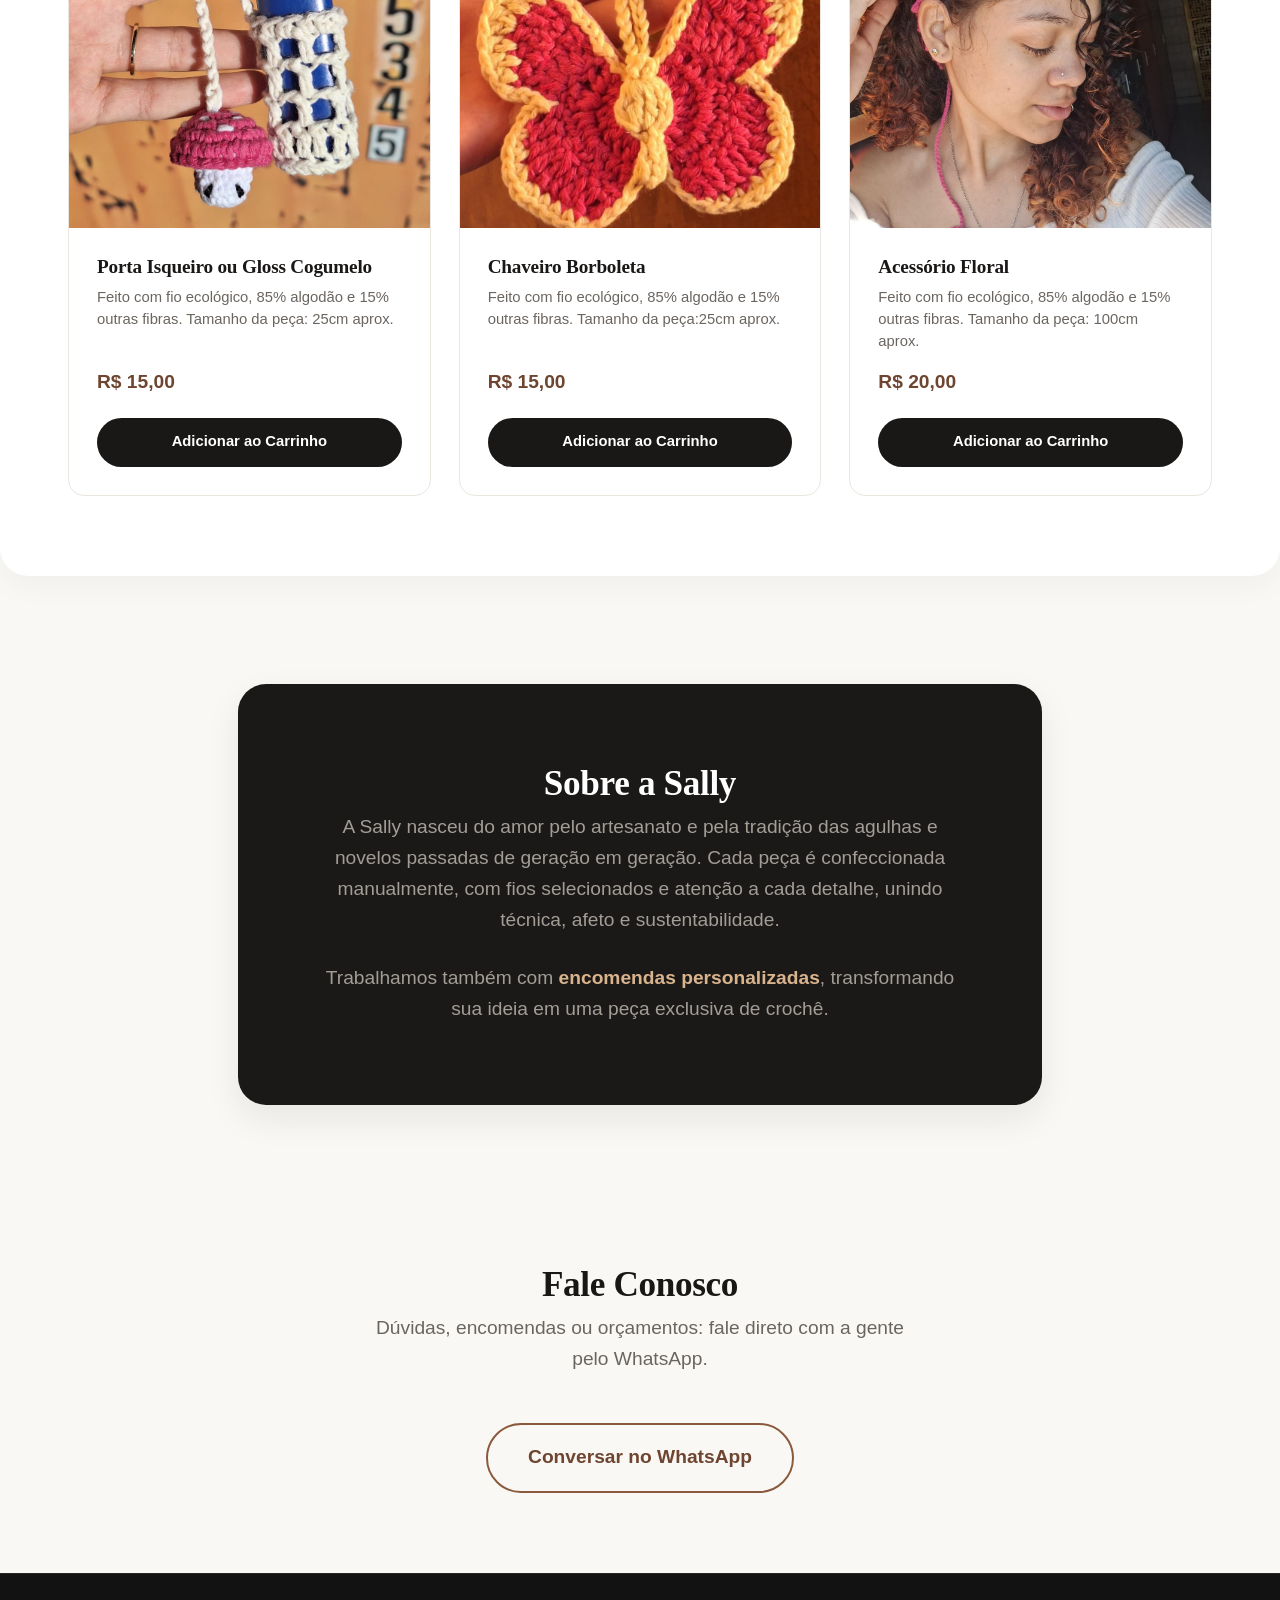
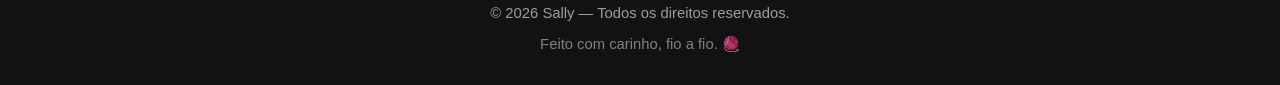
==== commit 14b8916b: "Update index.html" ====
--- a/index.html
+++ b/index.html
@@ -65,7 +65,7 @@
           Crochê artesanal com <em>alma</em> e propósito
         </h1>
         <p class="hero__subtitle">
-          Cada peça da Sally carrega tempo, cuidado e tradição. Amigurumis, bolsas, acessórios e peças exclusivas. 100% artesanal para você.
+          Cada peça da Sally carrega tempo, cuidado e tradição. Amigurumis, bolsas, acessórios e peças exclusivas.
         </p>
 
         <a
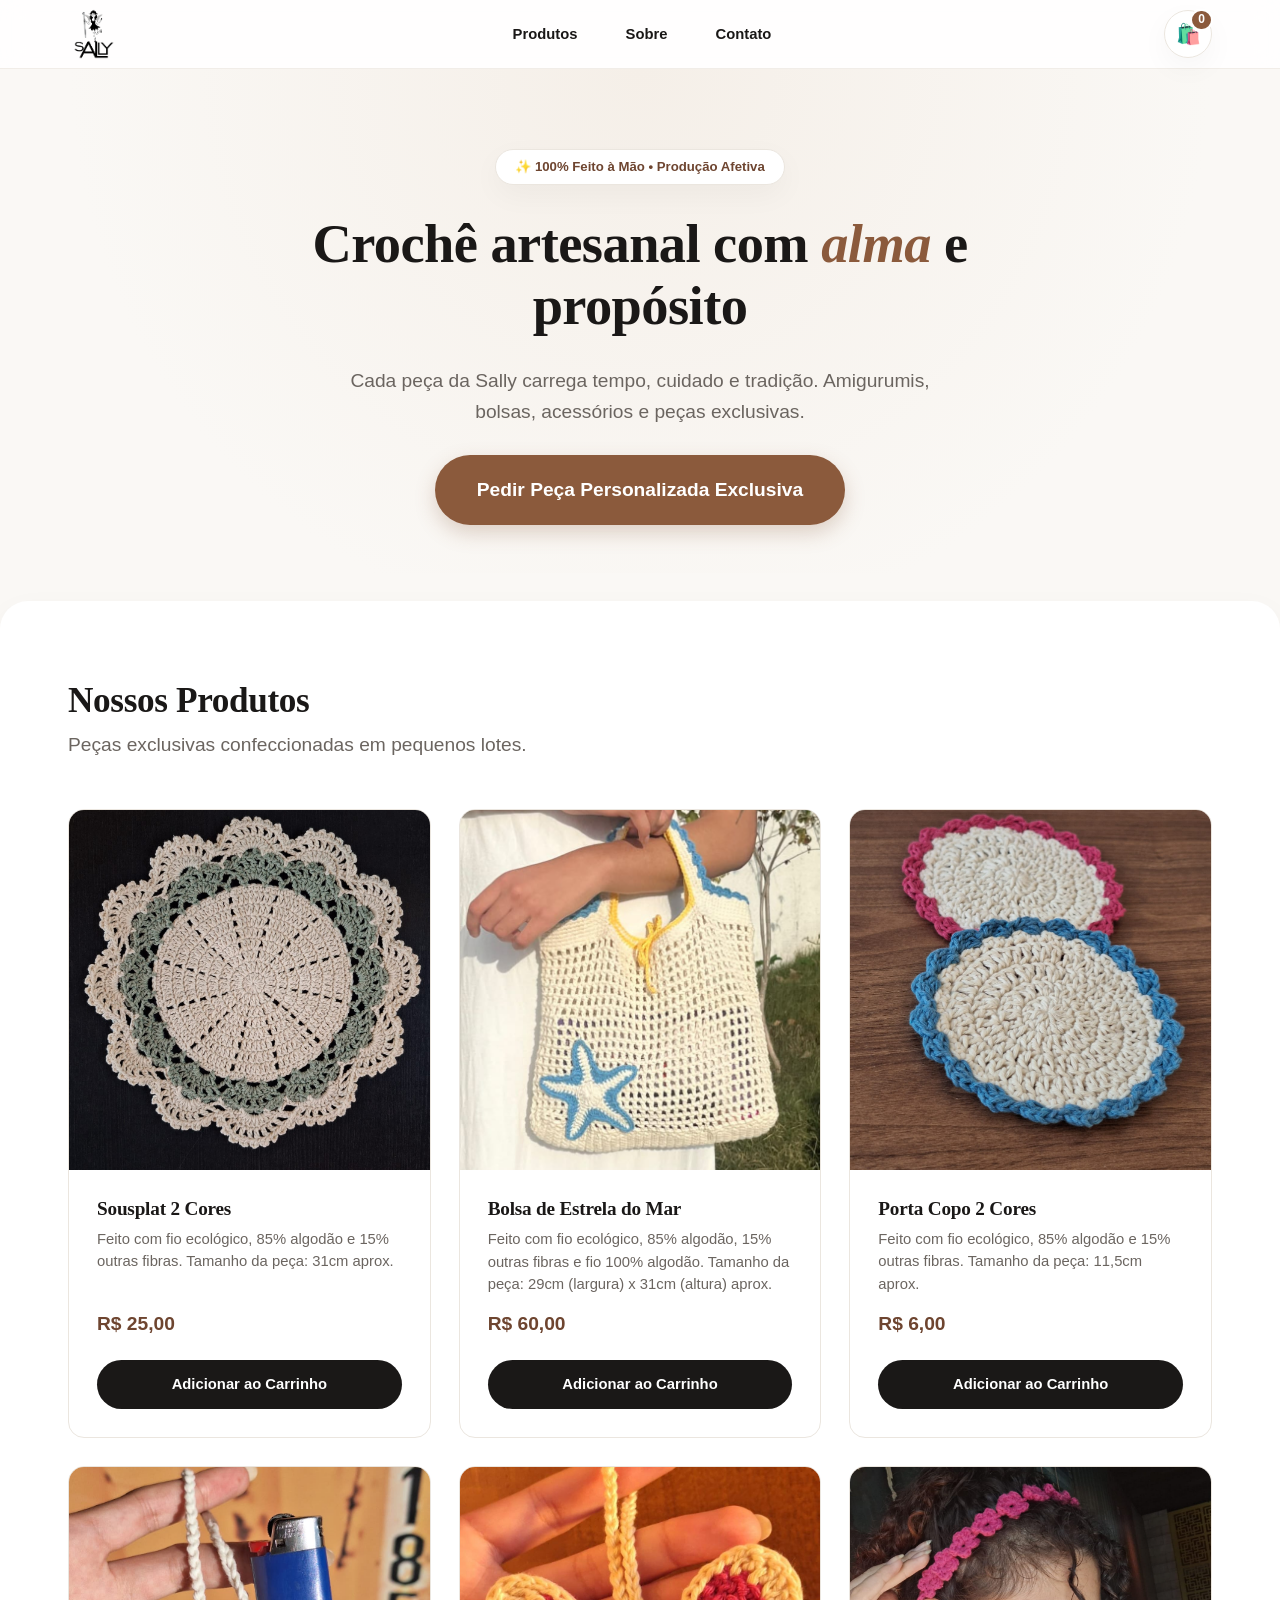
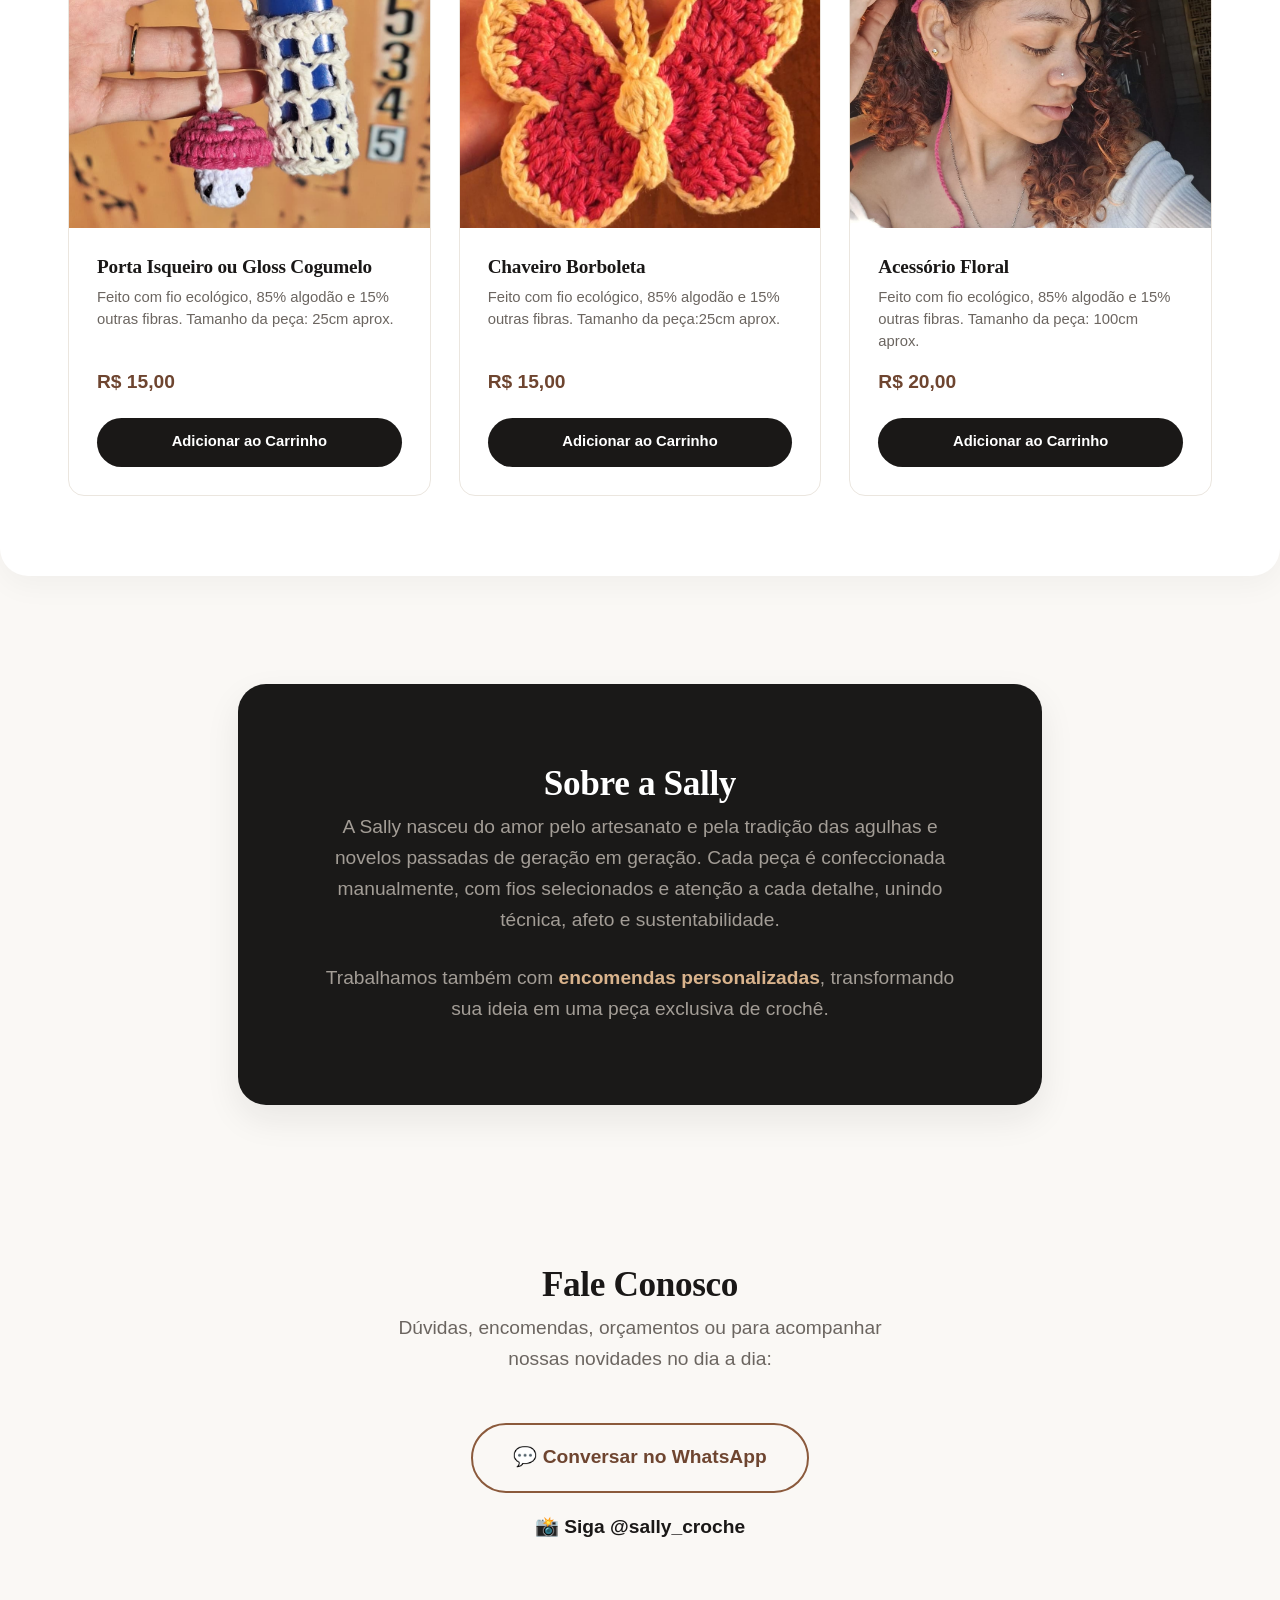
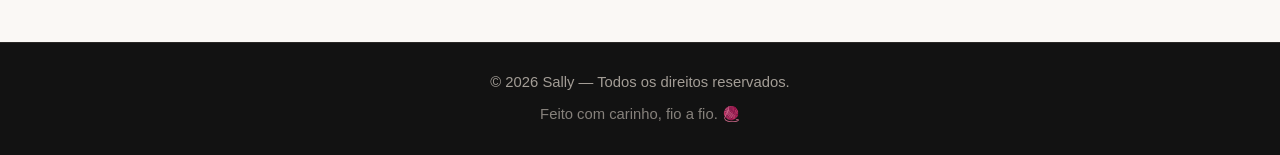
==== commit 4dd1c8b9: "Update index.html" ====
--- a/index.html
+++ b/index.html
@@ -117,19 +117,30 @@
       <div class="container contact__inner">
         <h2 id="contact-title" class="section-title">Fale Conosco</h2>
         <p class="section-subtitle">
-          Dúvidas, encomendas ou orçamentos: fale direto com a gente pelo WhatsApp.
+          Dúvidas, encomendas, orçamentos ou para acompanhar nossas novidades no dia a dia:
         </p>
-        <a
-          id="contact-whatsapp-btn"
-          class="btn btn--secondary btn--lg"
-          href="#"
-          rel="noopener noreferrer"
-          target="_blank">
-          Conversar no WhatsApp
-        </a>
+
+        <div class="contact__actions">
+          <a
+            id="contact-whatsapp-btn"
+            class="btn btn--secondary btn--lg"
+            href="#"
+            rel="noopener noreferrer"
+            target="_blank">
+            💬 Conversar no WhatsApp
+          </a>
+
+          <a
+            class="btn btn--instagram btn--lg"
+            href="https://www.instagram.com/sally_croche"
+            rel="noopener noreferrer"
+            target="_blank"
+            aria-label="Siga o Instagram da Sally Crochê">
+            📸 Siga @sally_croche
+          </a>
+        </div>
       </div>
     </section>
-  </main>
 
   <!-- ============================ RODAPÉ ============================ -->
   <footer class="site-footer" role="contentinfo">
--- a/css/style.css
+++ b/css/style.css
@@ -1,317 +1 @@
-/* =====================================================================
-   ARQUIVO: style.css (Padrão Visual 2026)
-   ===================================================================== */
-
-*,
-*::before,
-*::after {
-  box-sizing: border-box;
-  margin: 0;
-  padding: 0;
-}
-
-html {
-  scroll-behavior: smooth;
-  scroll-padding-top: 80px;
-}
-
-img {
-  max-width: 100%;
-  display: block;
-}
-
-button {
-  font: inherit;
-  cursor: pointer;
-  border: none;
-  background: none;
-}
-
-a {
-  text-decoration: none;
-  color: inherit;
-}
-
-ul {
-  list-style: none;
-}
-
-@media (prefers-reduced-motion: reduce) {
-  html {
-    scroll-behavior: auto;
-  }
-  *,
-  *::before,
-  *::after {
-    animation-duration: 0.01ms !important;
-    animation-iteration-count: 1 !important;
-    transition-duration: 0.01ms !important;
-  }
-}
-
-/* ---------- DESIGN TOKENS MODERNOS 2026 ---------- */
-:root {
-  --color-black:        #121212;
-  --color-black-soft:   #1A1918;
-  --color-border-dark:  #2A2826;
-
-  --color-white:        #FFFFFF;
-  --color-white-soft:   #FAF8F5; /* Manteiga/Creme suave moderno */
-  --color-border-light: #EBE6DF;
-
-  --color-text-dark:        #1A1817;
-  --color-text-light:       #F7F5F2;
-  --color-text-muted-dark:  #6B6560;
-  --color-text-muted-light: #A39D96;
-
-  /* Accent: Marrom quente e elegante */
-  --color-brown:       #8B5A3C;
-  --color-brown-dark:  #6E4530;
-  --color-brown-light: #D9B38C;
-  --color-brown-bg:    #F5EFE8;
-
-  --color-danger: #B33A2B;
-
-  /* Tipografia 2026 */
-  --font-display: 'Playfair Display', Georgia, serif;
-  --font-body: 'Plus Jakarta Sans', -apple-system, sans-serif;
-
-  --fs-xs: 0.825rem;
-  --fs-sm: 0.925rem;
-  --fs-base: 1rem;
-  --fs-md: 1.2rem;
-  --fs-lg: 1.6rem;
-  --fs-xl: 2.2rem;
-  --fs-xxl: 3.4rem;
-
-  --space-xs: 0.5rem;
-  --space-sm: 1rem;
-  --space-md: 1.75rem;
-  --space-lg: 3rem;
-  --space-xl: 5rem;
-
-  --radius-sm: 8px;
-  --radius-md: 16px;
-  --radius-lg: 28px;
-  --radius-full: 9999px;
-
-  --shadow-soft: 0 10px 30px rgba(0, 0, 0, 0.04);
-  --shadow-medium: 0 14px 35px rgba(27, 25, 24, 0.08);
-  --shadow-strong: 0 20px 50px rgba(0, 0, 0, 0.22);
-
-  --max-width: 1200px;
-  --transition-base: 0.25s cubic-bezier(0.16, 1, 0.3, 1);
-}
-
-body {
-  font-family: var(--font-body);
-  color: var(--color-text-dark);
-  background-color: var(--color-white-soft);
-  line-height: 1.6;
-  font-size: var(--fs-base);
-  -webkit-font-smoothing: antialiased;
-}
-
-h1, h2, h3 {
-  font-family: var(--font-display);
-  line-height: 1.15;
-  font-weight: 700;
-  letter-spacing: -0.01em;
-}
-
-a:focus-visible,
-button:focus-visible,
-input:focus-visible {
-  outline: 3px solid var(--color-brown);
-  outline-offset: 3px;
-  border-radius: var(--radius-sm);
-}
-
-.container {
-  width: 100%;
-  max-width: var(--max-width);
-  margin-inline: auto;
-  padding-inline: var(--space-md);
-}
-
-.section-title {
-  font-size: var(--fs-xl);
-  color: var(--color-text-dark);
-  margin-bottom: var(--space-xs);
-}
-
-.section-subtitle {
-  color: var(--color-text-muted-dark);
-  margin-bottom: var(--space-lg);
-  font-size: var(--fs-md);
-  max-width: 55ch;
-}
-
-/* ---------- CABEÇALHO FIXO COM GLASSMORPHISM ---------- */
-.site-header {
-  position: sticky;
-  top: 0;
-  z-index: 40;
-  background-color: rgba(255, 255, 255, 0.85);
-  backdrop-filter: blur(12px);
-  -webkit-backdrop-filter: blur(12px);
-  border-bottom: 1px solid rgba(235, 230, 223, 0.7);
-  transition: var(--transition-base);
-}
-
-.header__inner {
-  display: flex;
-  align-items: center;
-  justify-content: space-between;
-  padding-block: var(--space-xs);
-}
-
-.brand__iconn {
-  height: 52px;
-  width: auto;
-  transition: transform var(--transition-base);
-}
-
-.brand:hover .brand__iconn {
-  transform: scale(1.03);
-}
-
-.main-nav__list {
-  display: flex;
-  gap: var(--space-lg);
-}
-
-.main-nav a {
-  font-weight: 600;
-  font-size: var(--fs-sm);
-  color: var(--color-text-dark);
-  transition: color var(--transition-base);
-}
-
-.main-nav a:hover {
-  color: var(--color-brown);
-}
-
-/* ---------- HERO MODERNIZADO ---------- */
-.hero {
-  position: relative;
-  padding-block: var(--space-xl) var(--space-lg);
-  background: radial-gradient(circle at 50% 0%, #F5EFE8 0%, var(--color-white-soft) 70%);
-  text-align: center;
-}
-
-.hero__inner {
-  max-width: 820px;
-  margin-inline: auto;
-  display: flex;
-  flex-direction: column;
-  align-items: center;
-  gap: var(--space-md);
-}
-
-.hero__badge {
-  display: inline-flex;
-  align-items: center;
-  padding: 0.4rem 1.2rem;
-  background-color: var(--color-white);
-  border: 1px solid var(--color-border-light);
-  border-radius: var(--radius-full);
-  font-size: var(--fs-xs);
-  font-weight: 600;
-  color: var(--color-brown-dark);
-  box-shadow: var(--shadow-soft);
-}
-
-.hero__title {
-  font-size: var(--fs-xxl);
-  color: var(--color-text-dark);
-}
-
-.hero__title em {
-  font-style: italic;
-  color: var(--color-brown);
-}
-
-.hero__subtitle {
-  color: var(--color-text-muted-dark);
-  font-size: var(--fs-md);
-  max-width: 60ch;
-}
-
-/* ---------- CATÁLOGO ---------- */
-.catalog {
-  padding-block: var(--space-xl);
-  background-color: var(--color-white);
-  border-radius: var(--radius-lg);
-  box-shadow: var(--shadow-soft);
-  margin-block: var(--space-md);
-}
-
-/* ---------- SOBRE ---------- */
-.about {
-  padding-block: var(--space-xl);
-}
-
-.about__inner {
-  max-width: 860px;
-  margin-inline: auto;
-}
-
-.about__card {
-  background-color: var(--color-black-soft);
-  color: var(--color-text-light);
-  padding: var(--space-xl);
-  border-radius: var(--radius-lg);
-  box-shadow: var(--shadow-medium);
-  text-align: center;
-}
-
-.about__card .section-title {
-  color: var(--color-white);
-}
-
-.about__card p {
-  color: var(--color-text-muted-light);
-  font-size: var(--fs-md);
-}
-
-.about__card p + p {
-  margin-top: var(--space-md);
-}
-
-.about__card strong {
-  color: var(--color-brown-light);
-}
-
-/* ---------- CONTATO ---------- */
-.contact {
-  padding-block: var(--space-xl);
-  text-align: center;
-}
-
-.contact__inner {
-  max-width: 600px;
-  margin-inline: auto;
-  display: flex;
-  flex-direction: column;
-  align-items: center;
-}
-
-/* ---------- RODAPÉ ---------- */
-.site-footer {
-  background-color: var(--color-black);
-  color: var(--color-text-muted-light);
-  text-align: center;
-  padding-block: var(--space-md);
-  font-size: var(--fs-sm);
-  border-top: 1px solid var(--color-border-dark);
-}
-
-.footer__note {
-  opacity: 0.8;
-  margin-top: var(--space-xs);
-}
-
-[hidden] {
-  display: none !important;
-}
+*,*::before,*::after{box-sizing:border-box;margin:0;padding:0}html{scroll-behavior:smooth;scroll-padding-top:80px}img{max-width:100%;display:block}button{font:inherit;cursor:pointer;border:none;background:none}a{text-decoration:none;color:inherit}ul{list-style:none}@media (prefers-reduced-motion:reduce){html{scroll-behavior:auto}*,*::before,*::after{animation-duration:0.01ms!important;animation-iteration-count:1!important;transition-duration:0.01ms!important}}:root{--color-black:#121212;--color-black-soft:#1A1918;--color-border-dark:#2A2826;--color-white:#FFF;--color-white-soft:#FAF8F5;--color-border-light:#EBE6DF;--color-text-dark:#1A1817;--color-text-light:#F7F5F2;--color-text-muted-dark:#6B6560;--color-text-muted-light:#A39D96;--color-brown:#8B5A3C;--color-brown-dark:#6E4530;--color-brown-light:#D9B38C;--color-brown-bg:#F5EFE8;--color-danger:#B33A2B;--font-display:'Playfair Display',Georgia,serif;--font-body:'Plus Jakarta Sans',-apple-system,sans-serif;--fs-xs:.825rem;--fs-sm:.925rem;--fs-base:1rem;--fs-md:1.2rem;--fs-lg:1.6rem;--fs-xl:2.2rem;--fs-xxl:3.4rem;--space-xs:.5rem;--space-sm:1rem;--space-md:1.75rem;--space-lg:3rem;--space-xl:5rem;--radius-sm:8px;--radius-md:16px;--radius-lg:28px;--radius-full:9999px;--shadow-soft:0 10px 30px rgba(0,0,0,.04);--shadow-medium:0 14px 35px rgba(27,25,24,.08);--shadow-strong:0 20px 50px rgba(0,0,0,.22);--max-width:1200px;--transition-base:0.25s cubic-bezier(.16,1,.3,1)}body{font-family:var(--font-body);color:var(--color-text-dark);background-color:var(--color-white-soft);line-height:1.6;font-size:var(--fs-base);-webkit-font-smoothing:antialiased}h1,h2,h3{font-family:var(--font-display);line-height:1.15;font-weight:700;letter-spacing:-.01em}a:focus-visible,button:focus-visible,input:focus-visible{outline:3px solid var(--color-brown);outline-offset:3px;border-radius:var(--radius-sm)}.container{width:100%;max-width:var(--max-width);margin-inline:auto;padding-inline:var(--space-md)}.section-title{font-size:var(--fs-xl);color:var(--color-text-dark);margin-bottom:var(--space-xs)}.section-subtitle{color:var(--color-text-muted-dark);margin-bottom:var(--space-lg);font-size:var(--fs-md);max-width:55ch}.site-header{position:sticky;top:0;z-index:40;background-color:rgba(255,255,255,.85);backdrop-filter:blur(12px);-webkit-backdrop-filter:blur(12px);border-bottom:1px solid rgba(235,230,223,.7);transition:var(--transition-base)}.header__inner{display:flex;align-items:center;justify-content:space-between;padding-block:var(--space-xs)}.brand__iconn{height:52px;width:auto;transition:transform var(--transition-base)}.brand:hover .brand__iconn{transform:scale(1.03)}.main-nav__list{display:flex;gap:var(--space-lg)}.main-nav a{font-weight:600;font-size:var(--fs-sm);color:var(--color-text-dark);transition:color var(--transition-base)}.main-nav a:hover{color:var(--color-brown)}.hero{position:relative;padding-block:var(--space-xl) var(--space-lg);background:radial-gradient(circle at 50% 0%,#F5EFE8 0%,var(--color-white-soft) 70%);text-align:center}.hero__inner{max-width:820px;margin-inline:auto;display:flex;flex-direction:column;align-items:center;gap:var(--space-md)}.hero__badge{display:inline-flex;align-items:center;padding:.4rem 1.2rem;background-color:var(--color-white);border:1px solid var(--color-border-light);border-radius:var(--radius-full);font-size:var(--fs-xs);font-weight:600;color:var(--color-brown-dark);box-shadow:var(--shadow-soft)}.hero__title{font-size:var(--fs-xxl);color:var(--color-text-dark)}.hero__title em{font-style:italic;color:var(--color-brown)}.hero__subtitle{color:var(--color-text-muted-dark);font-size:var(--fs-md);max-width:60ch}.catalog{padding-block:var(--space-xl);background-color:var(--color-white);border-radius:var(--radius-lg);box-shadow:var(--shadow-soft);margin-block:var(--space-md)}.about{padding-block:var(--space-xl)}.about__inner{max-width:860px;margin-inline:auto}.about__card{background-color:var(--color-black-soft);color:var(--color-text-light);padding:var(--space-xl);border-radius:var(--radius-lg);box-shadow:var(--shadow-medium);text-align:center}.about__card .section-title{color:var(--color-white)}.about__card p{color:var(--color-text-muted-light);font-size:var(--fs-md)}.about__card p+p{margin-top:var(--space-md)}.about__card strong{color:var(--color-brown-light)}.contact{padding-block:var(--space-xl);text-align:center}.contact__inner{max-width:600px;margin-inline:auto;display:flex;flex-direction:column;align-items:center}.site-footer{background-color:var(--color-black);color:var(--color-text-muted-light);text-align:center;padding-block:var(--space-md);font-size:var(--fs-sm);border-top:1px solid var(--color-border-dark)}.footer__note{opacity:.8;margin-top:var(--space-xs)}[hidden]{display:none!important}
--- a/css/components.css
+++ b/css/components.css
@@ -1,356 +1 @@
-/* =====================================================================
-   ARQUIVO: components.css (Componentes Modernos)
-   ===================================================================== */
-
-/* ---------- BOTÕES MODERNOS (PILL SHAPE & ELEVAÇÃO) ---------- */
-.btn {
-  display: inline-flex;
-  align-items: center;
-  justify-content: center;
-  gap: 0.6rem;
-  padding: 0.9rem 2rem;
-  border-radius: var(--radius-full);
-  font-weight: 700;
-  font-size: var(--fs-base);
-  transition: all var(--transition-base);
-  border: 2px solid transparent;
-}
-
-.btn--primary {
-  background-color: var(--color-brown);
-  color: var(--color-white);
-  box-shadow: 0 8px 20px rgba(139, 90, 60, 0.25);
-}
-
-.btn--primary:hover,
-.btn--primary:focus-visible {
-  background-color: var(--color-brown-dark);
-  transform: translateY(-3px);
-  box-shadow: 0 12px 28px rgba(110, 69, 48, 0.35);
-}
-
-.btn--secondary {
-  background-color: transparent;
-  border-color: var(--color-brown);
-  color: var(--color-brown-dark);
-}
-
-.btn--secondary:hover,
-.btn--secondary:focus-visible {
-  background-color: var(--color-brown);
-  color: var(--color-white);
-  transform: translateY(-2px);
-}
-
-.btn--lg {
-  padding: 1.1rem 2.5rem;
-  font-size: var(--fs-md);
-}
-
-.btn--block {
-  width: 100%;
-}
-
-.btn:disabled {
-  opacity: 0.4;
-  cursor: not-allowed;
-  transform: none !important;
-  box-shadow: none !important;
-}
-
-/* ---------- BOTÃO DO CARRINHO ---------- */
-.cart-button {
-  position: relative;
-  display: inline-flex;
-  align-items: center;
-  justify-content: center;
-  width: 48px;
-  height: 48px;
-  border-radius: var(--radius-full);
-  background-color: var(--color-white);
-  border: 1px solid var(--color-border-light);
-  font-size: 1.25rem;
-  box-shadow: var(--shadow-soft);
-  transition: var(--transition-base);
-}
-
-.cart-button:hover {
-  transform: scale(1.05);
-  border-color: var(--color-brown-light);
-}
-
-.cart-button__count {
-  position: absolute;
-  top: -2px;
-  right: -2px;
-  min-width: 22px;
-  height: 22px;
-  padding: 0 6px;
-  border-radius: var(--radius-full);
-  background-color: var(--color-brown);
-  color: var(--color-white);
-  font-size: 0.75rem;
-  font-weight: 700;
-  display: flex;
-  align-items: center;
-  justify-content: center;
-  border: 2px solid var(--color-white);
-}
-
-/* ---------- CARDS DE PRODUTOS ---------- */
-.product-grid {
-  display: grid;
-  grid-template-columns: repeat(auto-fill, minmax(280px, 1fr));
-  gap: var(--space-md);
-}
-
-.product-card {
-  background-color: var(--color-white);
-  border: 1px solid var(--color-border-light);
-  border-radius: var(--radius-md);
-  overflow: hidden;
-  display: flex;
-  flex-direction: column;
-  transition: transform var(--transition-base), box-shadow var(--transition-base), border-color var(--transition-base);
-}
-
-.product-card:hover {
-  transform: translateY(-6px);
-  box-shadow: var(--shadow-medium);
-  border-color: var(--color-brown-light);
-}
-
-.product-card__image-wrap {
-  aspect-ratio: 1 / 1;
-  background-color: var(--color-brown-bg);
-  overflow: hidden;
-  position: relative;
-}
-
-.product-card__image {
-  width: 100%;
-  height: 100%;
-  object-fit: cover;
-  transition: transform 0.5s ease;
-}
-
-.product-card:hover .product-card__image {
-  transform: scale(1.04);
-}
-
-.product-card__body {
-  padding: var(--space-md);
-  display: flex;
-  flex-direction: column;
-  gap: 0.5rem;
-  flex: 1;
-}
-
-.product-card__name {
-  font-family: var(--font-display);
-  font-size: var(--fs-md);
-  color: var(--color-text-dark);
-}
-
-.product-card__desc {
-  color: var(--color-text-muted-dark);
-  font-size: var(--fs-sm);
-  flex: 1;
-  line-height: 1.5;
-}
-
-.product-card__price {
-  font-weight: 700;
-  color: var(--color-brown-dark);
-  font-size: var(--fs-md);
-  margin-top: 0.4rem;
-}
-
-.product-card__add-btn {
-  margin-top: 0.75rem;
-  background-color: var(--color-text-dark);
-  color: var(--color-white);
-  border-radius: var(--radius-full);
-  padding: 0.8rem 1.2rem;
-  font-weight: 700;
-  font-size: var(--fs-sm);
-  transition: var(--transition-base);
-}
-
-.product-card__add-btn:hover {
-  background-color: var(--color-brown);
-  transform: translateY(-1px);
-}
-
-.product-card__add-btn.is-added {
-  background-color: var(--color-brown-dark);
-}
-
-/* ---------- OVERLAY DO CARRINHO ---------- */
-.cart-overlay {
-  position: fixed;
-  inset: 0;
-  background-color: rgba(18, 18, 18, 0.4);
-  backdrop-filter: blur(4px);
-  -webkit-backdrop-filter: blur(4px);
-  z-index: 50;
-  animation: fadeIn var(--transition-base);
-}
-
-@keyframes fadeIn {
-  from { opacity: 0; }
-  to { opacity: 1; }
-}
-
-/* ---------- DRAWER LATERAL DO CARRINHO ---------- */
-.cart-drawer {
-  position: fixed;
-  top: 0;
-  right: 0;
-  bottom: 0;
-  height: 100%;
-  width: min(440px, 100%);
-  background-color: var(--color-white);
-  box-shadow: var(--shadow-strong);
-  z-index: 60;
-  display: flex;
-  flex-direction: column;
-  animation: slideIn var(--transition-base);
-}
-
-@keyframes slideIn {
-  from { transform: translateX(100%); }
-  to { transform: translateX(0); }
-}
-
-.cart-drawer__header {
-  display: flex;
-  align-items: center;
-  justify-content: space-between;
-  padding: var(--space-md);
-  border-bottom: 1px solid var(--color-border-light);
-}
-
-.cart-drawer__header h2 {
-  font-size: var(--fs-lg);
-  color: var(--color-text-dark);
-}
-
-.cart-drawer__close {
-  font-size: 2rem;
-  line-height: 1;
-  color: var(--color-text-muted-dark);
-  padding: 0.2rem 0.6rem;
-  border-radius: var(--radius-sm);
-  transition: var(--transition-base);
-}
-
-.cart-drawer__close:hover {
-  color: var(--color-brown);
-  background-color: var(--color-brown-bg);
-}
-
-.cart-drawer__items {
-  flex: 1;
-  overflow-y: auto;
-  padding: var(--space-md);
-  display: flex;
-  flex-direction: column;
-  gap: var(--space-md);
-}
-
-.cart-empty {
-  color: var(--color-text-muted-dark);
-  text-align: center;
-  margin-top: var(--space-xl);
-  font-size: var(--fs-md);
-}
-
-.cart-item {
-  display: flex;
-  gap: var(--space-sm);
-  align-items: center;
-  border-bottom: 1px solid var(--color-border-light);
-  padding-bottom: var(--space-sm);
-}
-
-.cart-item__image {
-  width: 70px;
-  height: 70px;
-  border-radius: var(--radius-sm);
-  object-fit: cover;
-  background-color: var(--color-brown-bg);
-  flex-shrink: 0;
-}
-
-.cart-item__info {
-  flex: 1;
-  min-width: 0;
-}
-
-.cart-item__name {
-  font-weight: 700;
-  font-size: var(--fs-sm);
-  color: var(--color-text-dark);
-  white-space: nowrap;
-  overflow: hidden;
-  text-overflow: ellipsis;
-}
-
-.cart-item__meta {
-  color: var(--color-text-muted-dark);
-  font-size: var(--fs-xs);
-  display: flex;
-  align-items: center;
-  gap: 0.75rem;
-  margin-top: 0.4rem;
-}
-
-.cart-item__qty-controls {
-  display: inline-flex;
-  align-items: center;
-  gap: 0.5rem;
-  border: 1px solid var(--color-border-light);
-  border-radius: var(--radius-full);
-  padding: 0.2rem 0.6rem;
-  background-color: var(--color-white-soft);
-}
-
-.cart-item__qty-btn {
-  font-weight: 700;
-  color: var(--color-text-dark);
-  width: 22px;
-  text-align: center;
-}
-
-.cart-item__remove {
-  color: var(--color-danger);
-  font-size: var(--fs-xs);
-  font-weight: 600;
-  text-decoration: underline;
-  margin-left: auto;
-}
-
-.cart-item__subtotal {
-  font-weight: 700;
-  font-size: var(--fs-sm);
-  color: var(--color-text-dark);
-}
-
-.cart-drawer__footer {
-  padding: var(--space-md);
-  border-top: 1px solid var(--color-border-light);
-  background-color: var(--color-white-soft);
-  display: flex;
-  flex-direction: column;
-  gap: var(--space-sm);
-}
-
-.cart-total {
-  display: flex;
-  justify-content: space-between;
-  align-items: center;
-  font-size: var(--fs-md);
-  color: var(--color-text-dark);
-  font-weight: 700;
-}
+.btn{display:inline-flex;align-items:center;justify-content:center;gap:.6rem;padding:.9rem 2rem;border-radius:var(--radius-full);font-weight:700;font-size:var(--fs-base);transition:all var(--transition-base);border:2px solid transparent}.btn--primary{background-color:var(--color-brown);color:var(--color-white);box-shadow:0 8px 20px rgba(139,90,60,.25)}.btn--primary:hover,.btn--primary:focus-visible{background-color:var(--color-brown-dark);transform:translateY(-3px);box-shadow:0 12px 28px rgba(110,69,48,.35)}.btn--secondary{background-color:transparent;border-color:var(--color-brown);color:var(--color-brown-dark)}.btn--secondary:hover,.btn--secondary:focus-visible{background-color:var(--color-brown);color:var(--color-white);transform:translateY(-2px)}.btn--lg{padding:1.1rem 2.5rem;font-size:var(--fs-md)}.btn--block{width:100%}.btn:disabled{opacity:.4;cursor:not-allowed;transform:none!important;box-shadow:none!important}.cart-button{position:relative;display:inline-flex;align-items:center;justify-content:center;width:48px;height:48px;border-radius:var(--radius-full);background-color:var(--color-white);border:1px solid var(--color-border-light);font-size:1.25rem;box-shadow:var(--shadow-soft);transition:var(--transition-base)}.cart-button:hover{transform:scale(1.05);border-color:var(--color-brown-light)}.cart-button__count{position:absolute;top:-2px;right:-2px;min-width:22px;height:22px;padding:0 6px;border-radius:var(--radius-full);background-color:var(--color-brown);color:var(--color-white);font-size:.75rem;font-weight:700;display:flex;align-items:center;justify-content:center;border:2px solid var(--color-white)}.product-grid{display:grid;grid-template-columns:repeat(auto-fill,minmax(280px,1fr));gap:var(--space-md)}.product-card{background-color:var(--color-white);border:1px solid var(--color-border-light);border-radius:var(--radius-md);overflow:hidden;display:flex;flex-direction:column;transition:transform var(--transition-base),box-shadow var(--transition-base),border-color var(--transition-base)}.product-card:hover{transform:translateY(-6px);box-shadow:var(--shadow-medium);border-color:var(--color-brown-light)}.product-card__image-wrap{aspect-ratio:1 / 1;background-color:var(--color-brown-bg);overflow:hidden;position:relative}.product-card__image{width:100%;height:100%;object-fit:cover;transition:transform 0.5s ease}.product-card:hover .product-card__image{transform:scale(1.04)}.product-card__body{padding:var(--space-md);display:flex;flex-direction:column;gap:.5rem;flex:1}.product-card__name{font-family:var(--font-display);font-size:var(--fs-md);color:var(--color-text-dark)}.product-card__desc{color:var(--color-text-muted-dark);font-size:var(--fs-sm);flex:1;line-height:1.5}.product-card__price{font-weight:700;color:var(--color-brown-dark);font-size:var(--fs-md);margin-top:.4rem}.product-card__add-btn{margin-top:.75rem;background-color:var(--color-text-dark);color:var(--color-white);border-radius:var(--radius-full);padding:.8rem 1.2rem;font-weight:700;font-size:var(--fs-sm);transition:var(--transition-base)}.product-card__add-btn:hover{background-color:var(--color-brown);transform:translateY(-1px)}.product-card__add-btn.is-added{background-color:var(--color-brown-dark)}.cart-overlay{position:fixed;inset:0;background-color:rgba(18,18,18,.4);backdrop-filter:blur(4px);-webkit-backdrop-filter:blur(4px);z-index:50;animation:fadeIn var(--transition-base)}@keyframes fadeIn{from{opacity:0}to{opacity:1}}.cart-drawer{position:fixed;top:0;right:0;bottom:0;height:100%;width:min(440px,100%);background-color:var(--color-white);box-shadow:var(--shadow-strong);z-index:60;display:flex;flex-direction:column;animation:slideIn var(--transition-base)}@keyframes slideIn{from{transform:translateX(100%)}to{transform:translateX(0)}}.cart-drawer__header{display:flex;align-items:center;justify-content:space-between;padding:var(--space-md);border-bottom:1px solid var(--color-border-light)}.cart-drawer__header h2{font-size:var(--fs-lg);color:var(--color-text-dark)}.cart-drawer__close{font-size:2rem;line-height:1;color:var(--color-text-muted-dark);padding:.2rem .6rem;border-radius:var(--radius-sm);transition:var(--transition-base)}.cart-drawer__close:hover{color:var(--color-brown);background-color:var(--color-brown-bg)}.cart-drawer__items{flex:1;overflow-y:auto;padding:var(--space-md);display:flex;flex-direction:column;gap:var(--space-md)}.cart-empty{color:var(--color-text-muted-dark);text-align:center;margin-top:var(--space-xl);font-size:var(--fs-md)}.cart-item{display:flex;gap:var(--space-sm);align-items:center;border-bottom:1px solid var(--color-border-light);padding-bottom:var(--space-sm)}.cart-item__image{width:70px;height:70px;border-radius:var(--radius-sm);object-fit:cover;background-color:var(--color-brown-bg);flex-shrink:0}.cart-item__info{flex:1;min-width:0}.cart-item__name{font-weight:700;font-size:var(--fs-sm);color:var(--color-text-dark);white-space:nowrap;overflow:hidden;text-overflow:ellipsis}.cart-item__meta{color:var(--color-text-muted-dark);font-size:var(--fs-xs);display:flex;align-items:center;gap:.75rem;margin-top:.4rem}.cart-item__qty-controls{display:inline-flex;align-items:center;gap:.5rem;border:1px solid var(--color-border-light);border-radius:var(--radius-full);padding:.2rem .6rem;background-color:var(--color-white-soft)}.cart-item__qty-btn{font-weight:700;color:var(--color-text-dark);width:22px;text-align:center}.cart-item__remove{color:var(--color-danger);font-size:var(--fs-xs);font-weight:600;text-decoration:underline;margin-left:auto}.cart-item__subtotal{font-weight:700;font-size:var(--fs-sm);color:var(--color-text-dark)}.cart-drawer__footer{padding:var(--space-md);border-top:1px solid var(--color-border-light);background-color:var(--color-white-soft);display:flex;flex-direction:column;gap:var(--space-sm)}.cart-total{display:flex;justify-content:space-between;align-items:center;font-size:var(--fs-md);color:var(--color-text-dark);font-weight:700}
--- a/css/responsive.css
+++ b/css/responsive.css
@@ -1,41 +1 @@
-/* =====================================================================
-   ARQUIVO: responsive.css
-   ===================================================================== */
-
-@media (max-width: 640px) {
-  .hero__title {
-    font-size: 2.2rem;
-  }
-
-  .hero__subtitle {
-    font-size: var(--fs-base);
-  }
-
-  .main-nav {
-    display: none; /* Mobile foca na marca e no carrinho */
-  }
-
-  .btn--lg {
-    width: 100%;
-    padding: 1rem 1.5rem;
-  }
-
-  .cart-drawer {
-    width: 100%;
-  }
-
-  .product-grid {
-    grid-template-columns: repeat(auto-fill, minmax(200px, 1fr));
-    gap: var(--space-sm);
-  }
-
-  .about__card {
-    padding: var(--space-md);
-  }
-}
-
-@media (min-width: 1024px) {
-  .product-grid {
-    grid-template-columns: repeat(auto-fill, minmax(300px, 1fr));
-  }
-}
+@media (max-width:640px){.hero__title{font-size:2.2rem}.hero__subtitle{font-size:var(--fs-base)}.main-nav{display:none}.btn--lg{width:100%;padding:1rem 1.5rem}.cart-drawer{width:100%}.product-grid{grid-template-columns:repeat(auto-fill,minmax(200px,1fr));gap:var(--space-sm)}.about__card{padding:var(--space-md)}}@media (min-width:1024px){.product-grid{grid-template-columns:repeat(auto-fill,minmax(300px,1fr))}}
